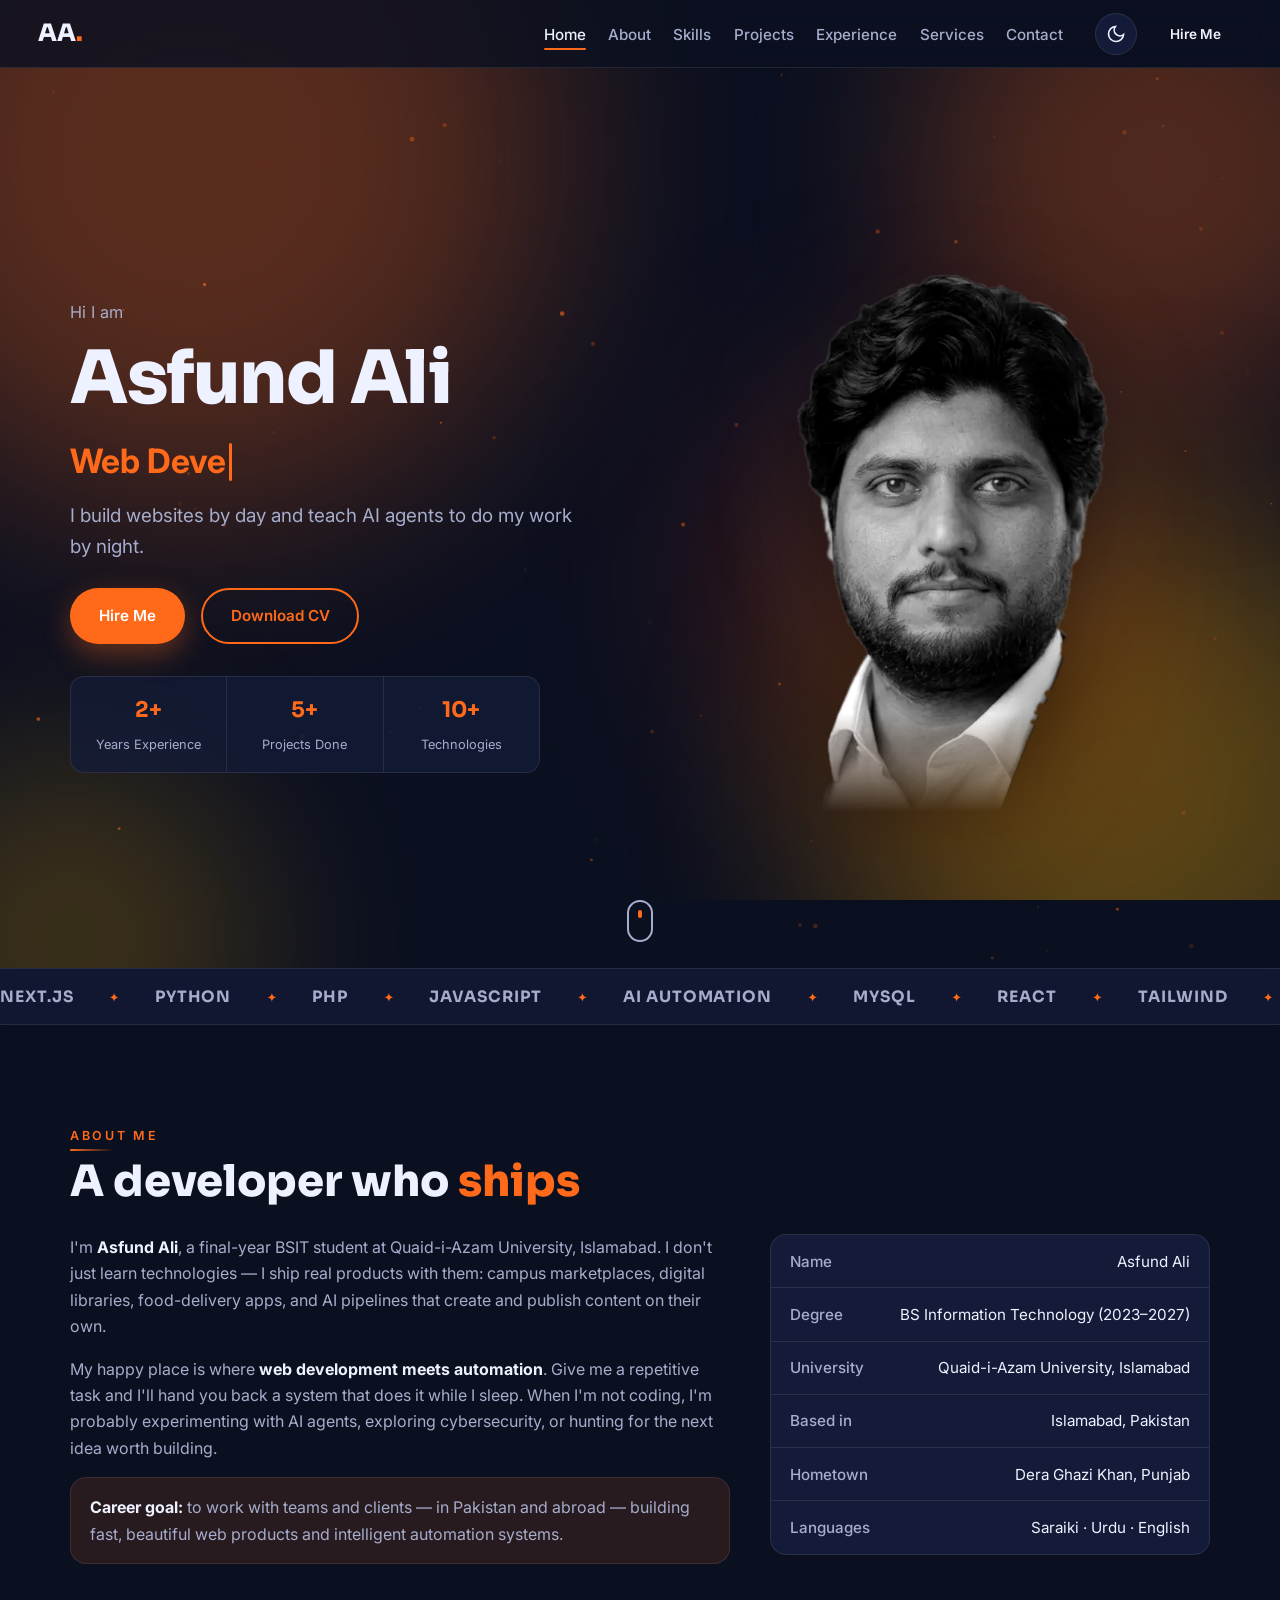
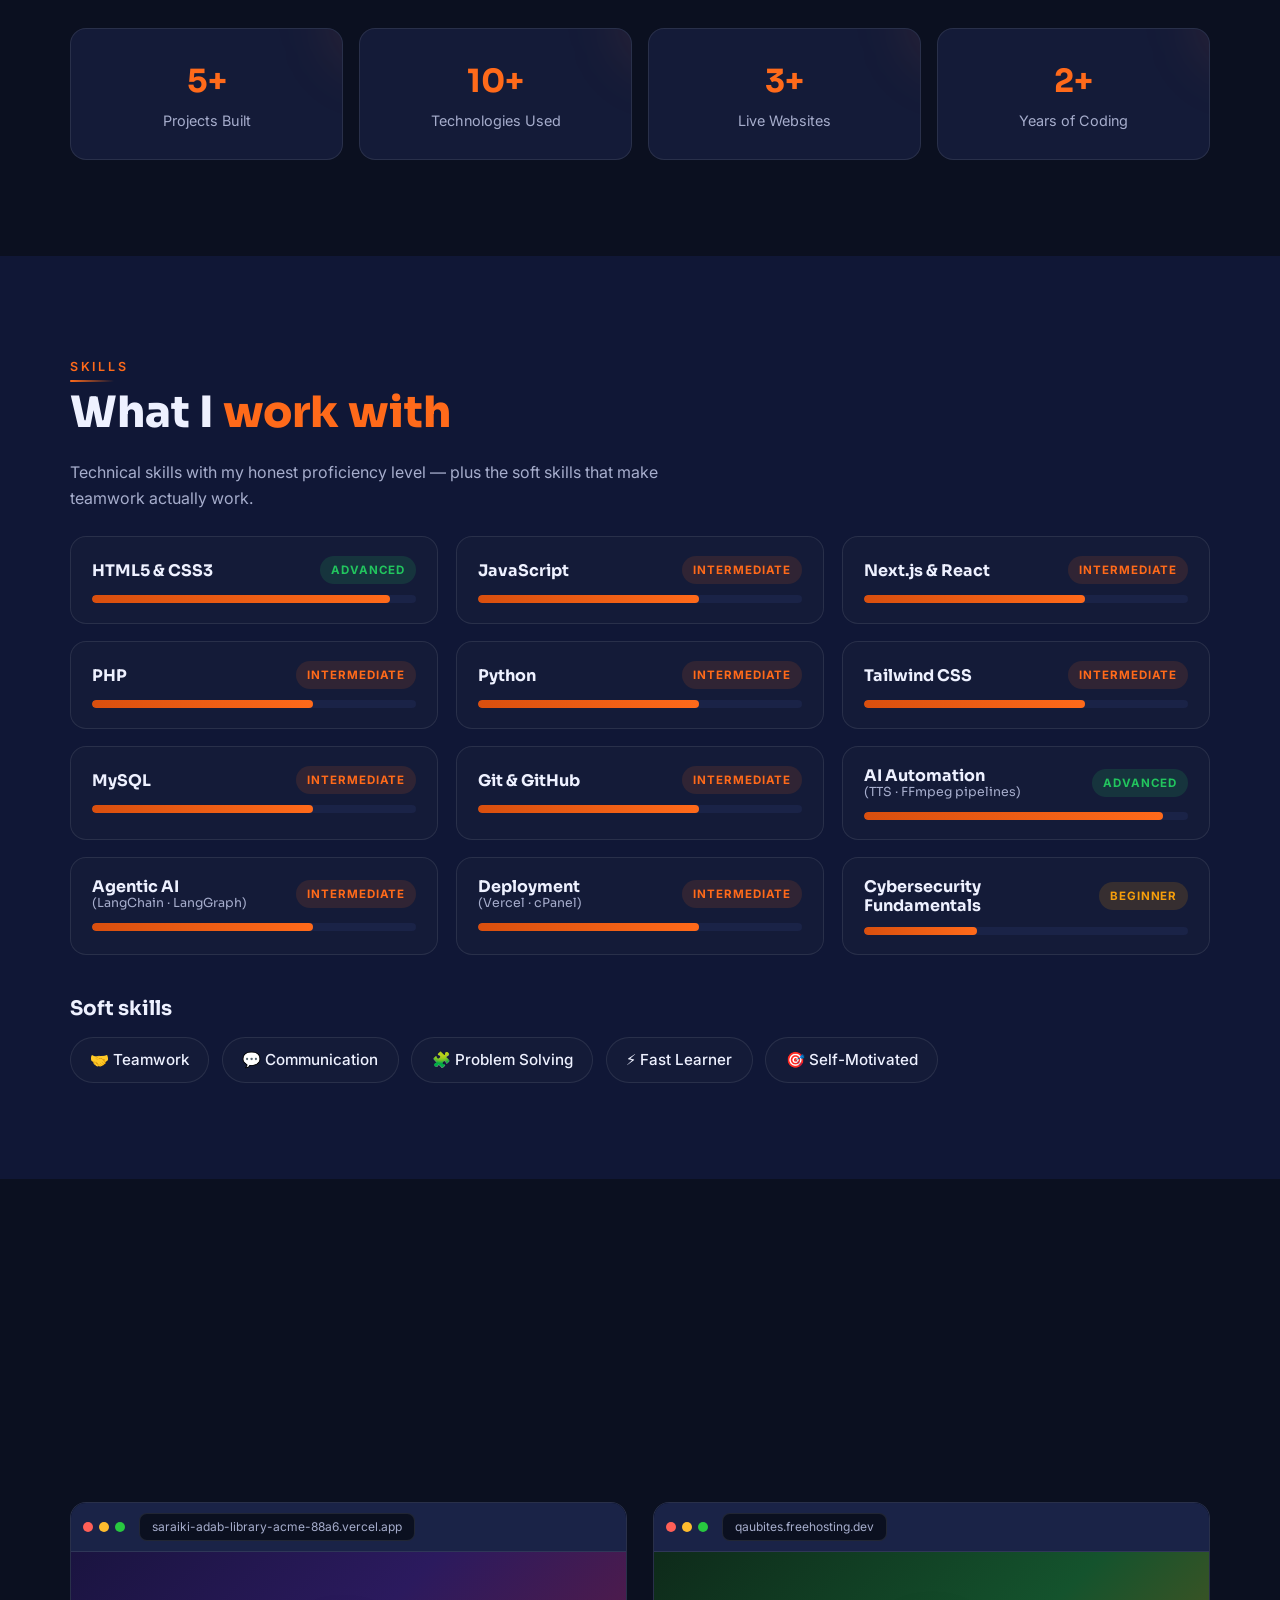
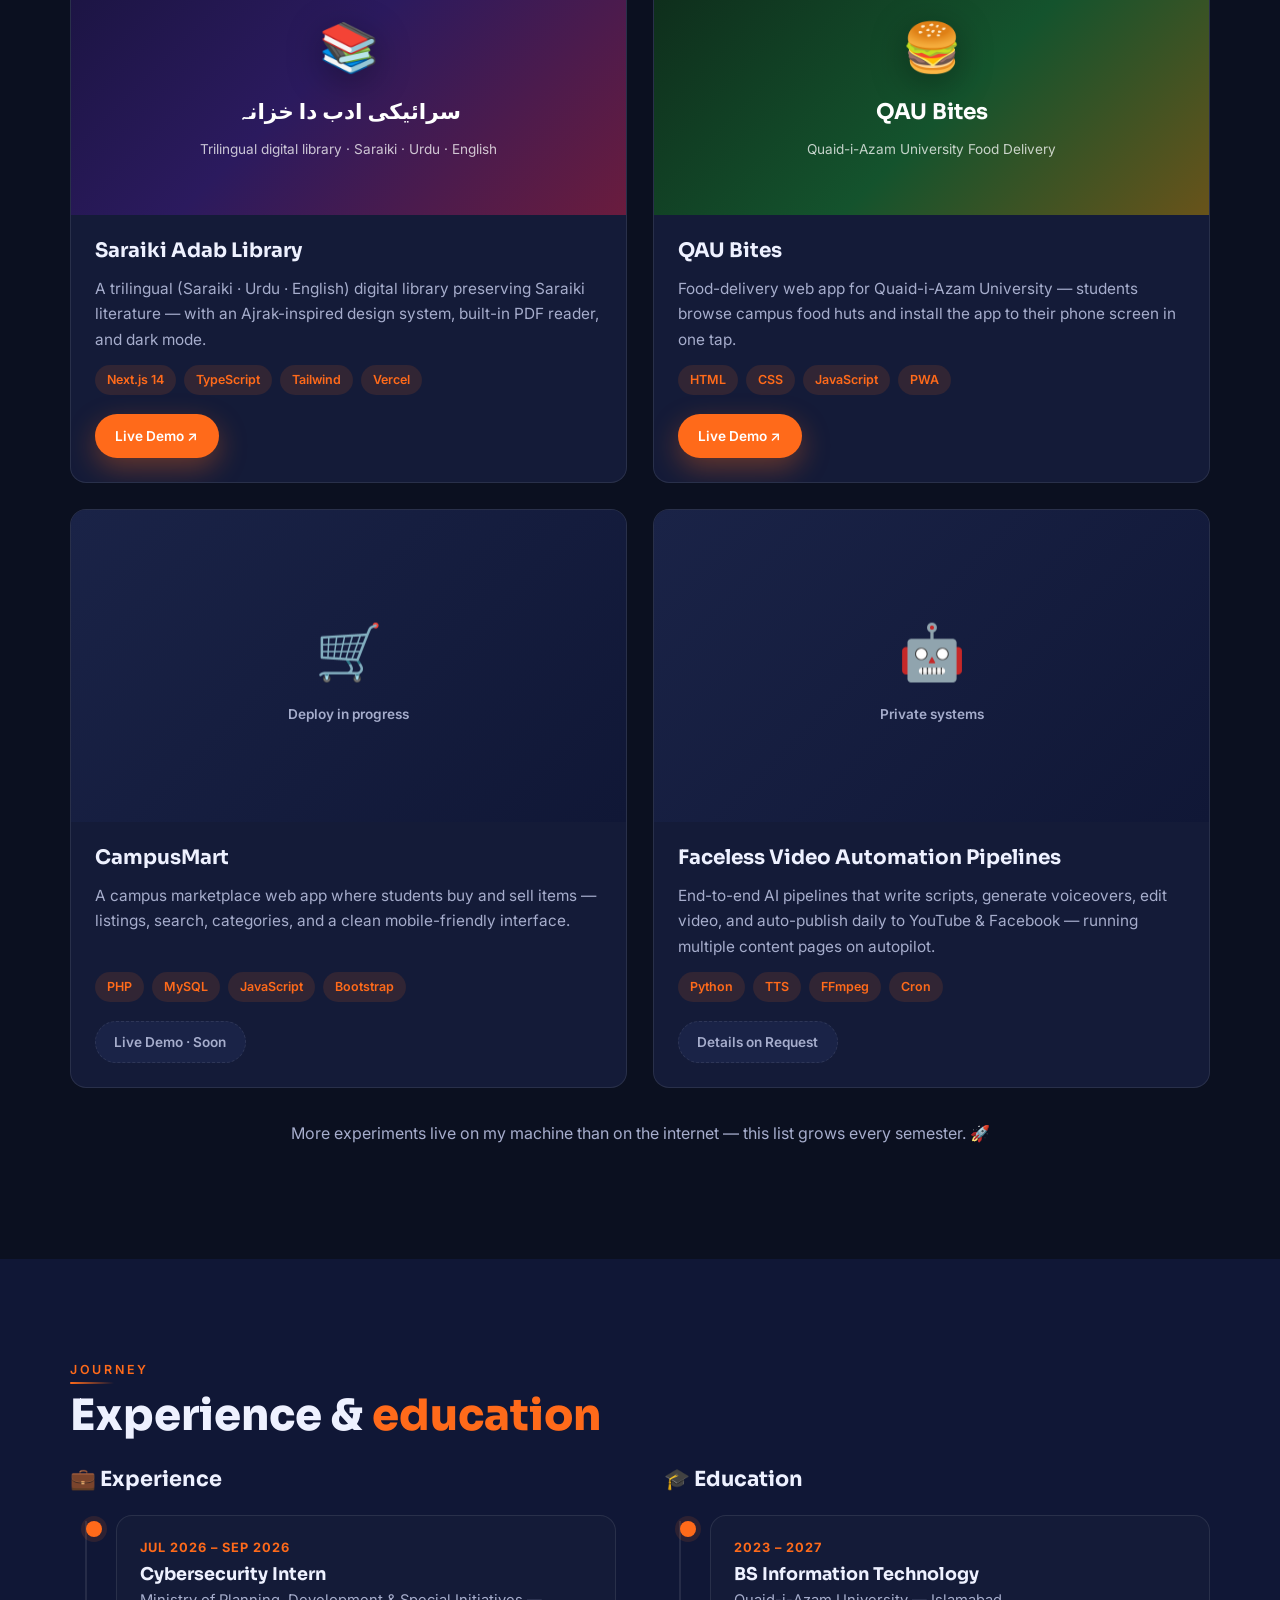
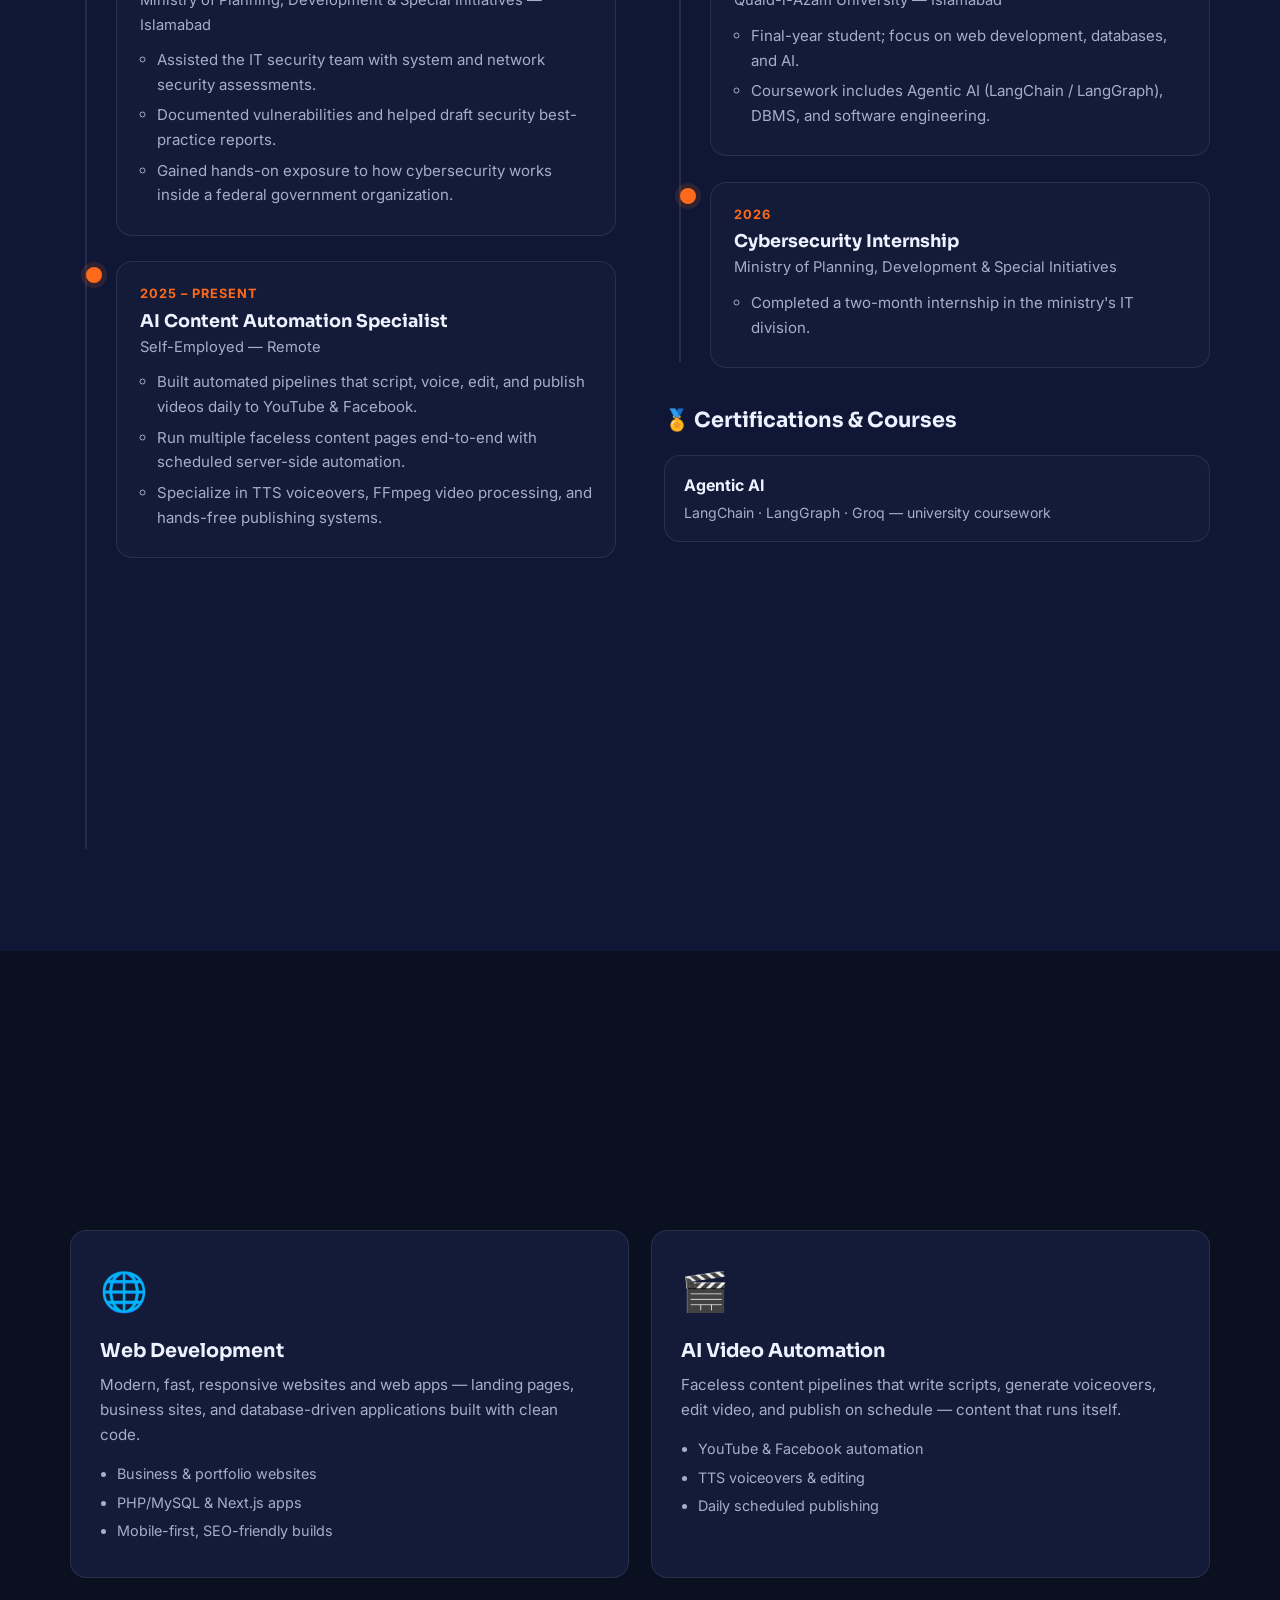
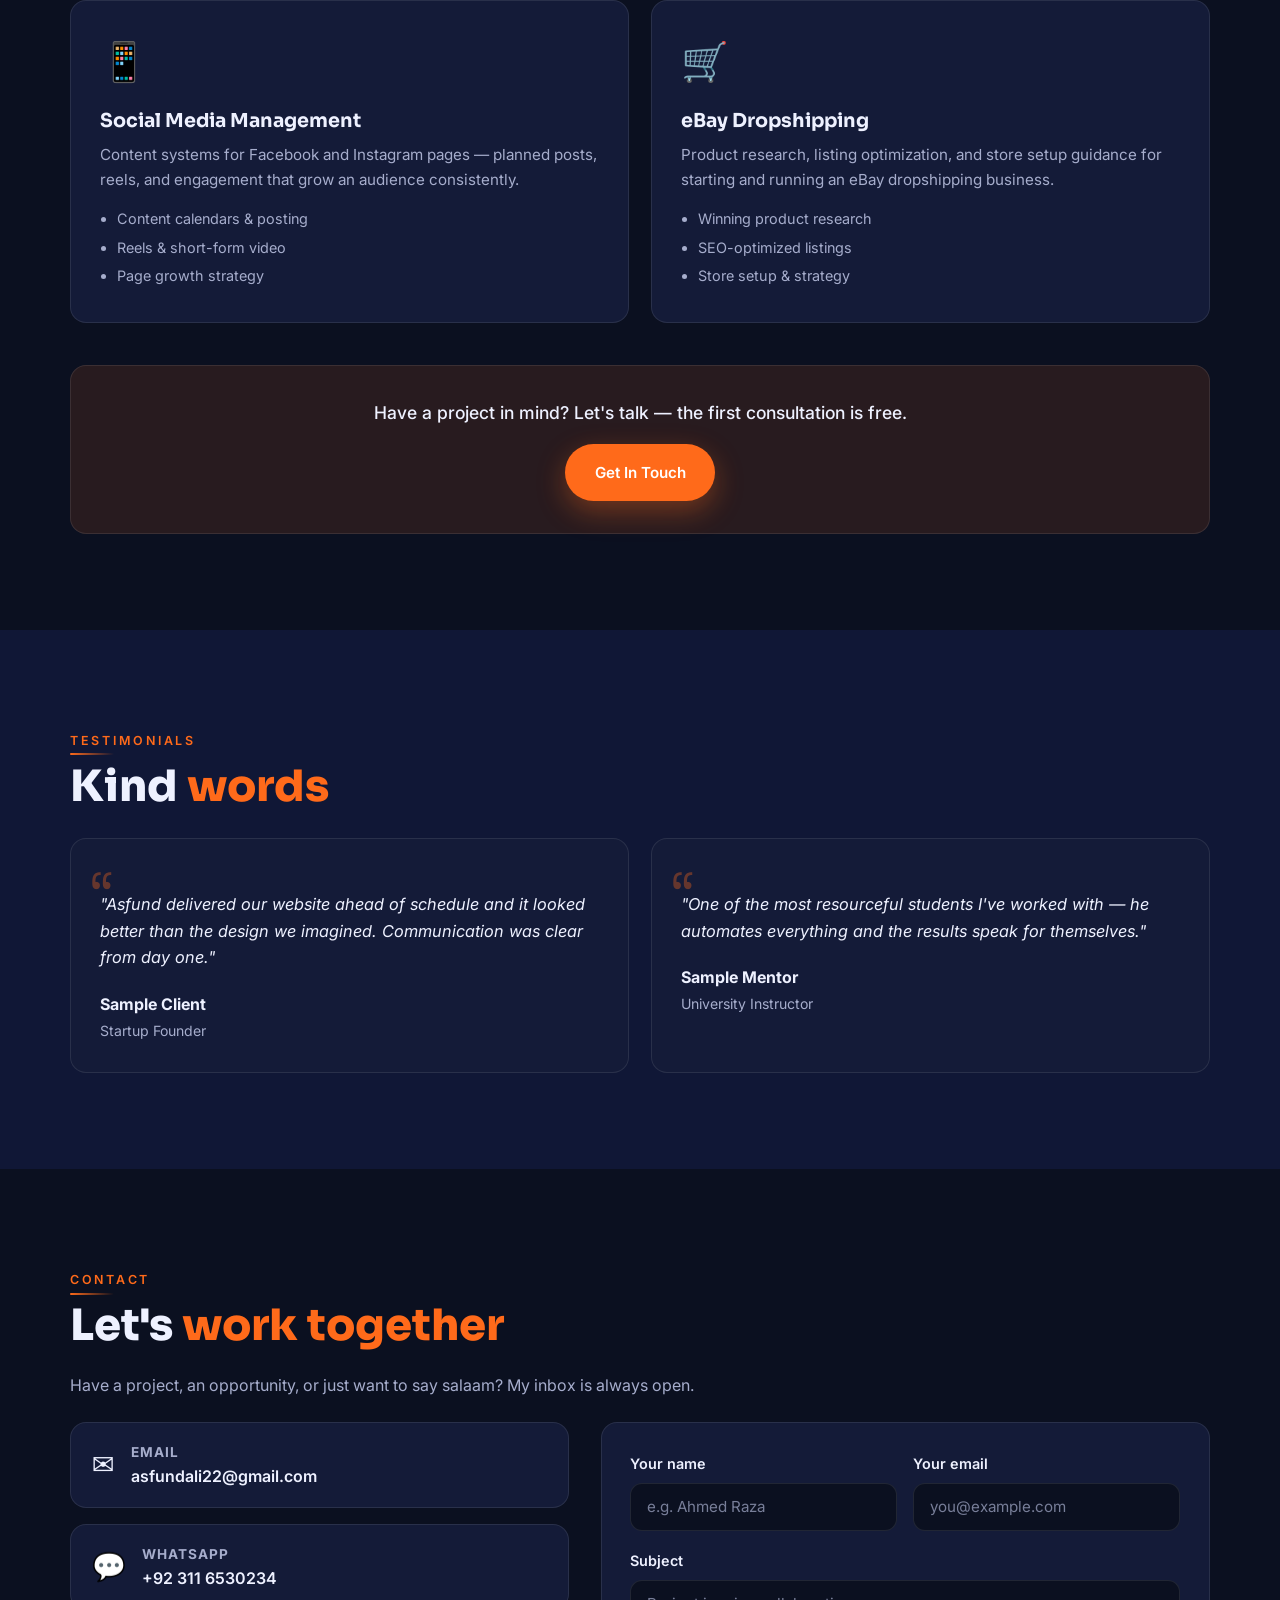
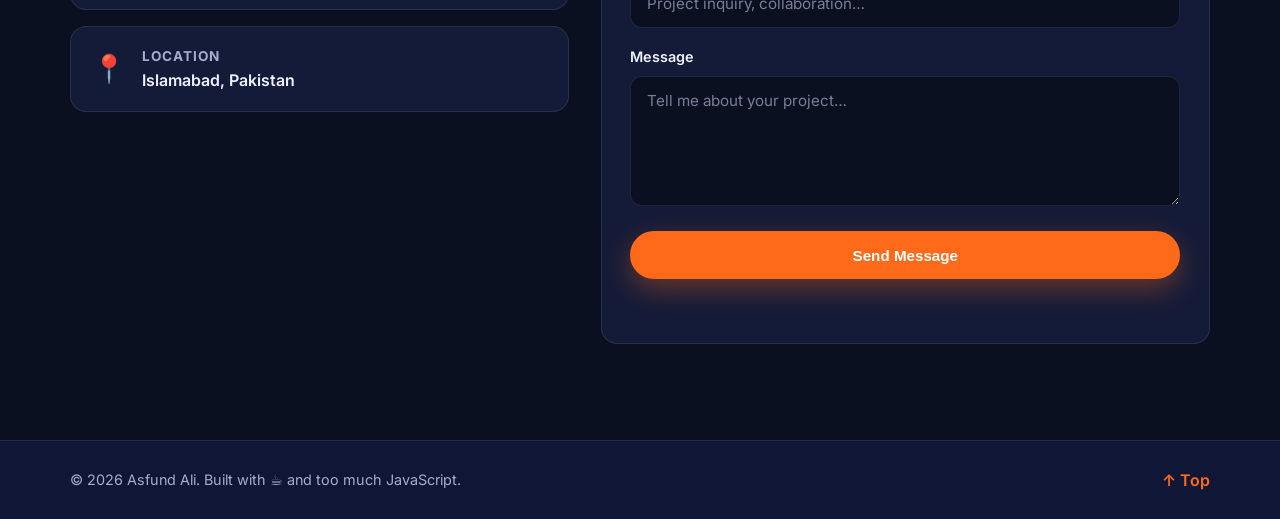
==== index.html @ 5074aff9 "Initial commit" ====
<!DOCTYPE html>
<html lang="en" data-theme="dark">
<head>
  <!-- ============================================================
    AS FUND ALI — PERSONAL PORTFOLIO
    ------------------------------------------------------------
    *** EDIT YOUR CONTENT HERE ***
    All text, links, images and the CV file are inside this file
    and the /assets folder. Search for "EDIT:" comments to find
    every spot you may want to change. Full guide in README.md.
  ============================================================ -->
  <meta charset="UTF-8" />
  <meta name="viewport" content="width=device-width, initial-scale=1.0" />

  <!-- EDIT: Browser tab title — keep your name first for Google ranking -->
  <title>Asfund Ali | Web Developer & AI Automation Portfolio</title>
  <meta name="description" content="Asfund Ali — BSIT final-year student & freelance web developer in Islamabad, Pakistan, building modern websites and AI automation systems." />
  <meta name="author" content="Asfund Ali" />
  <meta name="keywords" content="Asfund Ali, Asfund Ali portfolio, web developer Pakistan, freelance web developer Islamabad, AI automation specialist, BSIT student" />
  <meta name="robots" content="index, follow" />
  <meta name="theme-color" content="#0b1020" />
  <link rel="canonical" href="https://asfund-ali-portfolio.vercel.app/" />

  <!-- Open Graph (link previews on WhatsApp / LinkedIn / Facebook) -->
  <meta property="og:type" content="website" />
  <meta property="og:site_name" content="Asfund Ali — Portfolio" />
  <meta property="og:url" content="https://asfund-ali-portfolio.vercel.app/" />
  <meta property="og:title" content="Asfund Ali | Web Developer & AI Automation Portfolio" />
  <meta property="og:description" content="I build websites by day and teach AI agents to do my work by night." />
  <meta property="og:image" content="https://asfund-ali-portfolio.vercel.app/assets/img/profile.webp" />
  <meta property="og:image:alt" content="Portrait of Asfund Ali" />
  <meta property="og:locale" content="en_US" />

  <!-- Twitter / X card -->
  <meta name="twitter:card" content="summary_large_image" />
  <meta name="twitter:title" content="Asfund Ali | Web Developer & AI Automation Portfolio" />
  <meta name="twitter:description" content="I build websites by day and teach AI agents to do my work by night." />
  <meta name="twitter:image" content="https://asfund-ali-portfolio.vercel.app/assets/img/profile.webp" />

  <!-- Structured data: tells Google exactly who this page is about -->
  <script type="application/ld+json">
  {
    "@context": "https://schema.org",
    "@type": "Person",
    "name": "Asfund Ali",
    "url": "https://asfund-ali-portfolio.vercel.app/",
    "image": "https://asfund-ali-portfolio.vercel.app/assets/img/profile.webp",
    "jobTitle": "Web Developer & AI Automation Specialist",
    "description": "BSIT final-year student and freelance web developer in Islamabad, Pakistan, building modern websites and AI automation systems.",
    "address": { "@type": "PostalAddress", "addressLocality": "Islamabad", "addressCountry": "PK" },
    "alumniOf": { "@type": "CollegeOrUniversity", "name": "Quaid-i-Azam University" },
    "email": "mailto:asfundali22@gmail.com",
    "telephone": "+92 311 6530234",
    "sameAs": [
      "https://linkedin.com/in/asfund-ali"
    ],
    "knowsAbout": ["Web Development", "JavaScript", "PHP", "Python", "AI Automation", "Video Automation", "eBay Dropshipping", "Social Media Management"]
  }
  </script>
  <script type="application/ld+json">
  {
    "@context": "https://schema.org",
    "@type": "WebSite",
    "name": "Asfund Ali — Portfolio",
    "alternateName": "Asfund Ali",
    "url": "https://asfund-ali-portfolio.vercel.app/"
  }
  </script>

  <link rel="icon" type="image/svg+xml" href="favicon.svg" />
  <link rel="preconnect" href="https://fonts.googleapis.com" />
  <link rel="preconnect" href="https://fonts.gstatic.com" crossorigin />
  <link href="https://fonts.googleapis.com/css2?family=Sora:wght@400;600;700;800&family=Inter:wght@400;500;600&display=swap" rel="stylesheet" />
  <link rel="stylesheet" href="css/styles.css" />
</head>
<body>
  <div class="aurora" aria-hidden="true"><span></span><span></span><span></span></div>
  <div class="cursor-glow" id="cursorGlow" aria-hidden="true"></div>
  <a class="skip-link" href="#main">Skip to content</a>

  <!-- ==================== NAVBAR ==================== -->
  <header class="nav" id="navbar">
    <nav class="nav-inner" aria-label="Main navigation">
      <!-- EDIT: your initials / logo text -->
      <a href="#home" class="logo" aria-label="Asfund Ali — home">AA<span class="logo-dot">.</span></a>
      <button class="nav-toggle" id="navToggle" aria-label="Open menu" aria-expanded="false" aria-controls="navLinks">
        <span></span><span></span><span></span>
      </button>
      <ul class="nav-links" id="navLinks">
        <li><a href="#home" class="nav-link active">Home</a></li>
        <li><a href="#about" class="nav-link">About</a></li>
        <li><a href="#skills" class="nav-link">Skills</a></li>
        <li><a href="#projects" class="nav-link">Projects</a></li>
        <li><a href="#experience" class="nav-link">Experience</a></li>
        <li><a href="#services" class="nav-link">Services</a></li>
        <li><a href="#contact" class="nav-link">Contact</a></li>
      </ul>
      <div class="nav-actions">
        <button class="theme-toggle" id="themeToggle" aria-label="Switch to light mode" title="Toggle dark / light mode">
          <svg class="icon-sun" viewBox="0 0 24 24" fill="none" stroke="currentColor" stroke-width="2" aria-hidden="true"><circle cx="12" cy="12" r="4"/><path d="M12 2v2m0 16v2M4.9 4.9l1.4 1.4m11.4 11.4 1.4 1.4M2 12h2m16 0h2M4.9 19.1l1.4-1.4M17.7 6.3l1.4-1.4"/></svg>
          <svg class="icon-moon" viewBox="0 0 24 24" fill="none" stroke="currentColor" stroke-width="2" aria-hidden="true"><path d="M21 12.8A9 9 0 1 1 11.2 3a7 7 0 0 0 9.8 9.8z"/></svg>
        </button>
        <!-- EDIT: CV file name if you replace the PDF -->
        <a href="assets/cv/Asfund-Ali-CV-2026.pdf" class="btn btn-small" download>Hire Me</a>
      </div>
    </nav>
  </header>

  <main id="main">
    <!-- ==================== HERO ==================== -->
    <section class="hero" id="home" aria-label="Introduction">
      <canvas class="stars" id="stars" aria-hidden="true"></canvas>
      <div class="hero-bg" aria-hidden="true"><span class="blob blob-1"></span><span class="blob blob-2"></span></div>
      <div class="container hero-grid">
        <div class="hero-text">
          <p class="hero-eyebrow reveal">Hi I am</p>
          <!-- EDIT: your name -->
          <h1 class="hero-name reveal">Asfund Ali</h1>
          <!-- EDIT: your professional title — words rotate with a typewriter effect (edit list in js/main.js) -->
          <p class="hero-title reveal"><span id="typewriter">Web Developer</span><span class="caret" aria-hidden="true"></span></p>
          <!-- EDIT: your tagline -->
          <p class="hero-tagline reveal">I build websites by day and teach AI agents to do my work by night.</p>
          <div class="hero-cta reveal">
            <a href="#contact" class="btn btn-primary" data-scroll>Hire Me</a>
            <a href="assets/cv/Asfund-Ali-CV-2026.pdf" class="btn btn-outline" download>Download CV</a>
          </div>
          <div class="hero-stats reveal">
            <div><strong>2+</strong><span>Years Experience</span></div>
            <div><strong>5+</strong><span>Projects Done</span></div>
            <div><strong>10+</strong><span>Technologies</span></div>
          </div>
        </div>
        <div class="hero-photo reveal">
          <div class="portrait-stage">
            <!-- EDIT: transparent-cutout portrait, shown in black &amp; white like the reference -->
            <img src="assets/img/profile.webp" alt="Asfund Ali - Web Developer and AI Automation Specialist" width="520" height="720" fetchpriority="high" />
          </div>
        </div>
      </div>
      <a href="#about" class="scroll-hint" aria-label="Scroll down to about section"><span></span></a>
    </section>

    <!-- ==================== TECH TICKER ==================== -->
    <div class="marquee" aria-hidden="true">
      <div class="marquee-track">
        <span>Next.js</span><i>✦</i><span>Python</span><i>✦</i><span>PHP</span><i>✦</i><span>JavaScript</span><i>✦</i><span>AI Automation</span><i>✦</i><span>MySQL</span><i>✦</i><span>React</span><i>✦</i><span>Tailwind</span><i>✦</i><span>FFmpeg</span><i>✦</i><span>LangChain</span><i>✦</i>
        <span>Next.js</span><i>✦</i><span>Python</span><i>✦</i><span>PHP</span><i>✦</i><span>JavaScript</span><i>✦</i><span>AI Automation</span><i>✦</i><span>MySQL</span><i>✦</i><span>React</span><i>✦</i><span>Tailwind</span><i>✦</i><span>FFmpeg</span><i>✦</i><span>LangChain</span><i>✦</i>
      </div>
    </div>

    <!-- ==================== ABOUT ==================== -->
    <section class="section" id="about" aria-labelledby="about-heading">
      <div class="container">
        <p class="eyebrow reveal">About Me</p>
        <h2 id="about-heading" class="section-title reveal">A developer who <span class="accent">ships</span></h2>
        <div class="about-grid">
          <div class="about-text reveal">
            <!-- EDIT: your bio -->
            <p>I'm <strong>Asfund Ali</strong>, a final-year BSIT student at Quaid-i-Azam University, Islamabad. I don't just learn technologies — I ship real products with them: campus marketplaces, digital libraries, food-delivery apps, and AI pipelines that create and publish content on their own.</p>
            <p>My happy place is where <strong>web development meets automation</strong>. Give me a repetitive task and I'll hand you back a system that does it while I sleep. When I'm not coding, I'm probably experimenting with AI agents, exploring cybersecurity, or hunting for the next idea worth building.</p>
            <p class="about-goal"><strong>Career goal:</strong> to work with teams and clients — in Pakistan and abroad — building fast, beautiful web products and intelligent automation systems.</p>
          </div>
          <ul class="about-facts reveal" aria-label="Personal details">
            <!-- EDIT: your details -->
            <li><span>Name</span>Asfund Ali</li>
            <li><span>Degree</span>BS Information Technology (2023–2027)</li>
            <li><span>University</span>Quaid-i-Azam University, Islamabad</li>
            <li><span>Based in</span>Islamabad, Pakistan</li>
            <li><span>Hometown</span>Dera Ghazi Khan, Punjab</li>
            <li><span>Languages</span>Saraiki · Urdu · English</li>
          </ul>
        </div>
        <div class="stats reveal" role="list" aria-label="Highlights">
          <!-- EDIT: your numbers -->
          <div class="stat" role="listitem"><strong data-count="5">0</strong><span>Projects Built</span></div>
          <div class="stat" role="listitem"><strong data-count="10">0</strong><span>Technologies Used</span></div>
          <div class="stat" role="listitem"><strong data-count="3">0</strong><span>Live Websites</span></div>
          <div class="stat" role="listitem"><strong data-count="2">0</strong><span>Years of Coding</span></div>
        </div>
      </div>
    </section>

    <!-- ==================== SKILLS ==================== -->
    <section class="section section-alt" id="skills" aria-labelledby="skills-heading">
      <div class="container">
        <p class="eyebrow reveal">Skills</p>
        <h2 id="skills-heading" class="section-title reveal">What I <span class="accent">work with</span></h2>
        <p class="section-sub reveal">Technical skills with my honest proficiency level — plus the soft skills that make teamwork actually work.</p>

        <!-- EDIT: add / remove / rename skills, change data-level (beginner|intermediate|advanced) -->
        <div class="skills-grid">
          <div class="skill-card reveal"><div class="skill-top"><h3>HTML5 &amp; CSS3</h3><span class="level advanced">Advanced</span></div><div class="bar" role="img" aria-label="HTML5 and CSS3: advanced"><span data-level="advanced"></span></div></div>
          <div class="skill-card reveal"><div class="skill-top"><h3>JavaScript</h3><span class="level intermediate">Intermediate</span></div><div class="bar" role="img" aria-label="JavaScript: intermediate"><span data-level="intermediate"></span></div></div>
          <div class="skill-card reveal"><div class="skill-top"><h3>Next.js &amp; React</h3><span class="level intermediate">Intermediate</span></div><div class="bar" role="img" aria-label="Next.js and React: intermediate"><span data-level="intermediate"></span></div></div>
          <div class="skill-card reveal"><div class="skill-top"><h3>PHP</h3><span class="level intermediate">Intermediate</span></div><div class="bar" role="img" aria-label="PHP: intermediate"><span data-level="intermediate"></span></div></div>
          <div class="skill-card reveal"><div class="skill-top"><h3>Python</h3><span class="level intermediate">Intermediate</span></div><div class="bar" role="img" aria-label="Python: intermediate"><span data-level="intermediate"></span></div></div>
          <div class="skill-card reveal"><div class="skill-top"><h3>Tailwind CSS</h3><span class="level intermediate">Intermediate</span></div><div class="bar" role="img" aria-label="Tailwind CSS: intermediate"><span data-level="intermediate"></span></div></div>
          <div class="skill-card reveal"><div class="skill-top"><h3>MySQL</h3><span class="level intermediate">Intermediate</span></div><div class="bar" role="img" aria-label="MySQL: intermediate"><span data-level="intermediate"></span></div></div>
          <div class="skill-card reveal"><div class="skill-top"><h3>Git &amp; GitHub</h3><span class="level intermediate">Intermediate</span></div><div class="bar" role="img" aria-label="Git and GitHub: intermediate"><span data-level="intermediate"></span></div></div>
          <div class="skill-card reveal"><div class="skill-top"><h3>AI Automation <small>(TTS · FFmpeg pipelines)</small></h3><span class="level advanced">Advanced</span></div><div class="bar" role="img" aria-label="AI automation: advanced"><span data-level="advanced"></span></div></div>
          <div class="skill-card reveal"><div class="skill-top"><h3>Agentic AI <small>(LangChain · LangGraph)</small></h3><span class="level intermediate">Intermediate</span></div><div class="bar" role="img" aria-label="Agentic AI: intermediate"><span data-level="intermediate"></span></div></div>
          <div class="skill-card reveal"><div class="skill-top"><h3>Deployment <small>(Vercel · cPanel)</small></h3><span class="level intermediate">Intermediate</span></div><div class="bar" role="img" aria-label="Deployment: intermediate"><span data-level="intermediate"></span></div></div>
          <div class="skill-card reveal"><div class="skill-top"><h3>Cybersecurity Fundamentals</h3><span class="level beginner">Beginner</span></div><div class="bar" role="img" aria-label="Cybersecurity fundamentals: beginner"><span data-level="beginner"></span></div></div>
        </div>

        <h3 class="soft-title reveal">Soft skills</h3>
        <ul class="soft-skills reveal" aria-label="Soft skills">
          <!-- EDIT: your soft skills -->
          <li>🤝 Teamwork</li>
          <li>💬 Communication</li>
          <li>🧩 Problem Solving</li>
          <li>⚡ Fast Learner</li>
          <li>🎯 Self-Motivated</li>
        </ul>
      </div>
    </section>

    <!-- ==================== PROJECTS ==================== -->
    <section class="section" id="projects" aria-labelledby="projects-heading">
      <div class="container">
        <p class="eyebrow reveal">Portfolio</p>
        <h2 id="projects-heading" class="section-title reveal">Featured <span class="accent">projects</span></h2>
        <p class="section-sub reveal">Real products I've designed, built, and deployed — not tutorial clones.</p>

        <div class="filter-bar reveal" role="group" aria-label="Filter projects by category">
          <button class="filter-btn active" data-filter="all" aria-pressed="true">All</button>
          <button class="filter-btn" data-filter="web" aria-pressed="false">Web Apps</button>
          <button class="filter-btn" data-filter="ai" aria-pressed="false">AI &amp; Automation</button>
        </div>

        <div class="projects-grid" id="projectsGrid">
          <!-- EDIT: each <article> is one project. Copy the block to add more.
               data-category: "web" or "ai". Change image src, title, text, tags and links. -->

          <article class="project-card reveal" data-category="web">
            <div class="project-media">
              <!-- Stylized live-site preview (browser mockup). To use a real screenshot
                   instead: add <img src="assets/screenshots/YOUR-SHOT.png" ...> here. -->
              <div class="browser-mock" role="img" aria-label="Preview of the Saraiki Adab Library website">
                <div class="bm-bar"><i></i><i></i><i></i><span>saraiki-adab-library-acme-88a6.vercel.app</span></div>
                <div class="bm-body bm-saraiki">
                  <span class="bm-emoji">📚</span>
                  <strong>سرائیکی ادب دا خزانہ</strong>
                  <em>Trilingual digital library · Saraiki · Urdu · English</em>
                </div>
              </div>
            </div>
            <div class="project-body">
              <h3>Saraiki Adab Library</h3>
              <p>A trilingual (Saraiki · Urdu · English) digital library preserving Saraiki literature — with an Ajrak-inspired design system, built-in PDF reader, and dark mode.</p>
              <ul class="tags" aria-label="Technologies used"><li>Next.js 14</li><li>TypeScript</li><li>Tailwind</li><li>Vercel</li></ul>
              <div class="project-links">
                <a href="https://saraiki-adab-library-acme-88a6.vercel.app/" target="_blank" rel="noopener" class="btn btn-small btn-primary">Live Demo ↗</a>
              </div>
            </div>
          </article>

          <article class="project-card reveal" data-category="web">
            <div class="project-media">
              <div class="browser-mock" role="img" aria-label="Preview of the QAU Bites website">
                <div class="bm-bar"><i></i><i></i><i></i><span>qaubites.freehosting.dev</span></div>
                <div class="bm-body bm-qaubites">
                  <span class="bm-emoji">🍔</span>
                  <strong>QAU Bites</strong>
                  <em>Quaid-i-Azam University Food Delivery</em>
                </div>
              </div>
            </div>
            <div class="project-body">
              <h3>QAU Bites</h3>
              <p>Food-delivery web app for Quaid-i-Azam University — students browse campus food huts and install the app to their phone screen in one tap.</p>
              <ul class="tags" aria-label="Technologies used"><li>HTML</li><li>CSS</li><li>JavaScript</li><li>PWA</li></ul>
              <div class="project-links">
                <a href="https://qaubites.freehosting.dev/" target="_blank" rel="noopener" class="btn btn-small btn-primary">Live Demo ↗</a>
              </div>
            </div>
          </article>

          <article class="project-card reveal" data-category="web">
            <div class="project-media project-media-pending">
              <div class="project-media-fallback always" aria-hidden="true"><span>🛒</span><em>Deploy in progress</em></div>
            </div>
            <div class="project-body">
              <h3>CampusMart</h3>
              <p>A campus marketplace web app where students buy and sell items — listings, search, categories, and a clean mobile-friendly interface.</p>
              <ul class="tags" aria-label="Technologies used"><li>PHP</li><li>MySQL</li><li>JavaScript</li><li>Bootstrap</li></ul>
              <div class="project-links">
                <!-- EDIT: add the live URL here once deployment finishes -->
                <span class="btn btn-small btn-disabled" aria-disabled="true" title="Deployment in progress — link coming soon">Live Demo · Soon</span>
              </div>
            </div>
          </article>

          <article class="project-card reveal" data-category="ai">
            <div class="project-media project-media-pending">
              <div class="project-media-fallback always" aria-hidden="true"><span>🤖</span><em>Private systems</em></div>
            </div>
            <div class="project-body">
              <h3>Faceless Video Automation Pipelines</h3>
              <p>End-to-end AI pipelines that write scripts, generate voiceovers, edit video, and auto-publish daily to YouTube &amp; Facebook — running multiple content pages on autopilot.</p>
              <ul class="tags" aria-label="Technologies used"><li>Python</li><li>TTS</li><li>FFmpeg</li><li>Cron</li></ul>
              <div class="project-links">
                <span class="btn btn-small btn-disabled" aria-disabled="true" title="Proprietary systems — details on request">Details on Request</span>
              </div>
            </div>
          </article>
        </div>
        <p class="projects-note reveal">More experiments live on my machine than on the internet — this list grows every semester. 🚀</p>
      </div>
    </section>

    <!-- ==================== EXPERIENCE & EDUCATION ==================== -->
    <section class="section section-alt" id="experience" aria-labelledby="exp-heading">
      <div class="container">
        <p class="eyebrow reveal">Journey</p>
        <h2 id="exp-heading" class="section-title reveal">Experience &amp; <span class="accent">education</span></h2>

        <div class="timeline-wrap">
          <div class="timeline-col">
            <h3 class="timeline-label reveal">💼 Experience</h3>
            <ol class="timeline">
              <span class="tl-progress" aria-hidden="true"></span>
              <!-- EDIT: your jobs / internships, newest first -->
              <li class="timeline-item reveal">
                <span class="timeline-dot" aria-hidden="true"></span>
                <div class="timeline-card">
                  <p class="timeline-date">Jul 2026 – Sep 2026</p>
                  <h4>Cybersecurity Intern</h4>
                  <p class="timeline-org">Ministry of Planning, Development &amp; Special Initiatives — Islamabad</p>
                  <ul>
                    <li>Assisted the IT security team with system and network security assessments.</li>
                    <li>Documented vulnerabilities and helped draft security best-practice reports.</li>
                    <li>Gained hands-on exposure to how cybersecurity works inside a federal government organization.</li>
                  </ul>
                </div>
              </li>
              <li class="timeline-item reveal">
                <span class="timeline-dot" aria-hidden="true"></span>
                <div class="timeline-card">
                  <p class="timeline-date">2025 – Present</p>
                  <h4>AI Content Automation Specialist</h4>
                  <p class="timeline-org">Self-Employed — Remote</p>
                  <ul>
                    <li>Built automated pipelines that script, voice, edit, and publish videos daily to YouTube &amp; Facebook.</li>
                    <li>Run multiple faceless content pages end-to-end with scheduled server-side automation.</li>
                    <li>Specialize in TTS voiceovers, FFmpeg video processing, and hands-free publishing systems.</li>
                  </ul>
                </div>
              </li>
              <li class="timeline-item reveal">
                <span class="timeline-dot" aria-hidden="true"></span>
                <div class="timeline-card">
                  <p class="timeline-date">2024 – Present</p>
                  <h4>Freelance Web Developer</h4>
                  <p class="timeline-org">Self-Employed — Remote</p>
                  <ul>
                    <li>Design and develop responsive websites — from landing pages to full database-driven apps.</li>
                    <li>Deliver end-to-end: UI design, development, deployment, and handover.</li>
                    <li>Work across PHP/MySQL and modern stacks like Next.js.</li>
                  </ul>
                </div>
              </li>
            </ol>
          </div>

          <div class="timeline-col">
            <h3 class="timeline-label reveal">🎓 Education</h3>
            <ol class="timeline">
              <span class="tl-progress" aria-hidden="true"></span>
              <!-- EDIT: your education -->
              <li class="timeline-item reveal">
                <span class="timeline-dot" aria-hidden="true"></span>
                <div class="timeline-card">
                  <p class="timeline-date">2023 – 2027</p>
                  <h4>BS Information Technology</h4>
                  <p class="timeline-org">Quaid-i-Azam University — Islamabad</p>
                  <ul>
                    <li>Final-year student; focus on web development, databases, and AI.</li>
                    <li>Coursework includes Agentic AI (LangChain / LangGraph), DBMS, and software engineering.</li>
                  </ul>
                </div>
              </li>
              <li class="timeline-item reveal">
                <span class="timeline-dot" aria-hidden="true"></span>
                <div class="timeline-card">
                  <p class="timeline-date">2026</p>
                  <h4>Cybersecurity Internship</h4>
                  <p class="timeline-org">Ministry of Planning, Development &amp; Special Initiatives</p>
                  <ul>
                    <li>Completed a two-month internship in the ministry's IT division.</li>
                  </ul>
                </div>
              </li>
            </ol>

            <h3 class="timeline-label reveal" style="margin-top:2.5rem">🏅 Certifications &amp; Courses</h3>
            <ul class="cert-list reveal">
              <!-- EDIT: add your certificates here -->
              <li><strong>Agentic AI</strong><span>LangChain · LangGraph · Groq — university coursework</span></li>
            </ul>
          </div>
        </div>
      </div>
    </section>

    <!-- ==================== SERVICES ==================== -->
    <section class="section" id="services" aria-labelledby="services-heading">
      <div class="container">
        <p class="eyebrow reveal">Services</p>
        <h2 id="services-heading" class="section-title reveal">What I can <span class="accent">do for you</span></h2>
        <p class="section-sub reveal">Freelance services for clients and businesses — get in touch for a free consultation and a custom quote.</p>

        <div class="services-grid">
          <!-- EDIT: your services — change icon, title, text -->
          <div class="service-card reveal">
            <div class="service-icon" aria-hidden="true">🌐</div>
            <h3>Web Development</h3>
            <p>Modern, fast, responsive websites and web apps — landing pages, business sites, and database-driven applications built with clean code.</p>
            <ul><li>Business &amp; portfolio websites</li><li>PHP/MySQL &amp; Next.js apps</li><li>Mobile-first, SEO-friendly builds</li></ul>
          </div>
          <div class="service-card reveal">
            <div class="service-icon" aria-hidden="true">🎬</div>
            <h3>AI Video Automation</h3>
            <p>Faceless content pipelines that write scripts, generate voiceovers, edit video, and publish on schedule — content that runs itself.</p>
            <ul><li>YouTube &amp; Facebook automation</li><li>TTS voiceovers &amp; editing</li><li>Daily scheduled publishing</li></ul>
          </div>
          <div class="service-card reveal">
            <div class="service-icon" aria-hidden="true">📱</div>
            <h3>Social Media Management</h3>
            <p>Content systems for Facebook and Instagram pages — planned posts, reels, and engagement that grow an audience consistently.</p>
            <ul><li>Content calendars &amp; posting</li><li>Reels &amp; short-form video</li><li>Page growth strategy</li></ul>
          </div>
          <div class="service-card reveal">
            <div class="service-icon" aria-hidden="true">🛒</div>
            <h3>eBay Dropshipping</h3>
            <p>Product research, listing optimization, and store setup guidance for starting and running an eBay dropshipping business.</p>
            <ul><li>Winning product research</li><li>SEO-optimized listings</li><li>Store setup &amp; strategy</li></ul>
          </div>
        </div>
        <div class="services-cta reveal">
          <p>Have a project in mind? Let's talk — the first consultation is free.</p>
          <a href="#contact" class="btn btn-primary">Get In Touch</a>
        </div>
      </div>
    </section>

    <!-- ==================== TESTIMONIALS ==================== -->
    <section class="section section-alt" id="testimonials" aria-labelledby="testi-heading">
      <div class="container">
        <p class="eyebrow reveal">Testimonials</p>
        <h2 id="testi-heading" class="section-title reveal">Kind <span class="accent">words</span></h2>
        <!-- EDIT: replace these SAMPLE testimonials with real client / teacher feedback -->
        <div class="testi-grid">
          <figure class="testi-card reveal">
            <blockquote>"Asfund delivered our website ahead of schedule and it looked better than the design we imagined. Communication was clear from day one."</blockquote>
            <figcaption><strong>Sample Client</strong><span>Startup Founder</span></figcaption>
          </figure>
          <figure class="testi-card reveal">
            <blockquote>"One of the most resourceful students I've worked with — he automates everything and the results speak for themselves."</blockquote>
            <figcaption><strong>Sample Mentor</strong><span>University Instructor</span></figcaption>
          </figure>
        </div>
        <!-- Testimonials below are samples — replace with real client/teacher feedback when available. -->
      </div>
    </section>

    <!-- ==================== CONTACT ==================== -->
    <section class="section" id="contact" aria-labelledby="contact-heading">
      <div class="container">
        <p class="eyebrow reveal">Contact</p>
        <h2 id="contact-heading" class="section-title reveal">Let's <span class="accent">work together</span></h2>
        <p class="section-sub reveal">Have a project, an opportunity, or just want to say salaam? My inbox is always open.</p>

        <div class="contact-grid">
          <div class="contact-info reveal">
            <!-- EDIT: your contact details -->
            <a class="contact-card" href="mailto:asfundali22@gmail.com">
              <span class="contact-icon" aria-hidden="true">✉️</span>
              <span><strong>Email</strong><em>asfundali22@gmail.com</em></span>
            </a>
            <a class="contact-card" href="https://wa.me/923116530234" target="_blank" rel="noopener">
              <span class="contact-icon" aria-hidden="true">💬</span>
              <span><strong>WhatsApp</strong><em>+92 311 6530234</em></span>
            </a>
            <div class="contact-card">
              <span class="contact-icon" aria-hidden="true">📍</span>
              <span><strong>Location</strong><em>Islamabad, Pakistan</em></span>
            </div>
            <!-- EDIT: add your social links (uncomment & fill in) -->
            <!--
            <div class="social-row" aria-label="Social links">
              <a href="https://www.linkedin.com/in/YOUR-LINKEDIN" target="_blank" rel="noopener" aria-label="LinkedIn">in</a>
              <a href="https://github.com/YOUR-GITHUB" target="_blank" rel="noopener" aria-label="GitHub">gh</a>
              <a href="https://instagram.com/YOUR-INSTAGRAM" target="_blank" rel="noopener" aria-label="Instagram">ig</a>
              <a href="https://x.com/YOUR-X" target="_blank" rel="noopener" aria-label="X (Twitter)">x</a>
            </div>
            -->
          </div>

          <form class="contact-form reveal" id="contactForm" novalidate aria-label="Contact form">
            <div class="form-row">
              <div class="form-field">
                <label for="fName">Your name</label>
                <input type="text" id="fName" name="name" placeholder="e.g. Ahmed Raza" required autocomplete="name" />
              </div>
              <div class="form-field">
                <label for="fEmail">Your email</label>
                <input type="email" id="fEmail" name="email" placeholder="you@example.com" required autocomplete="email" />
              </div>
            </div>
            <div class="form-field">
              <label for="fSubject">Subject</label>
              <input type="text" id="fSubject" name="subject" placeholder="Project inquiry, collaboration…" />
            </div>
            <div class="form-field">
              <label for="fMessage">Message</label>
              <textarea id="fMessage" name="message" rows="5" placeholder="Tell me about your project…" required></textarea>
            </div>
            <button type="submit" class="btn btn-primary btn-full" id="sendBtn">Send Message</button>
            <p class="form-status" id="formStatus" role="status" aria-live="polite"></p>
          </form>
        </div>
      </div>
    </section>
  </main>

  <!-- ==================== FOOTER ==================== -->
  <footer class="footer">
    <div class="container footer-inner">
      <p>© <span id="year">2026</span> Asfund Ali. Built with ☕ and too much JavaScript.</p>
      <a href="#home" class="footer-top" aria-label="Back to top">↑ Top</a>
    </div>
  </footer>

  <button class="to-top" id="toTop" aria-label="Back to top">↑</button>

  <script src="js/main.js" defer></script>
</body>
</html>
---- css/styles.css ----
/* ============================================================
   AS FUND ALI — PORTFOLIO STYLES
   Themes: dark (default) + light via [data-theme="light"]
   EDIT: change --accent to re-theme the whole site in one line.
   ============================================================ */

/* ---------- Tokens ---------- */
:root {
  --accent: #ff6a1a;            /* warm orange — EDIT to re-theme */
  --accent-soft: rgba(255, 106, 26, 0.12);
  --accent-strong: #d94f0e;
  --bg: #0b1020;
  --bg-soft: #101736;
  --surface: #141b38;
  --surface-2: #1a2347;
  --text: #eef1ff;
  --muted: #a6adcc;
  --border: rgba(255, 255, 255, 0.09);
  --shadow: 0 18px 50px rgba(2, 6, 23, 0.55);
  --radius: 16px;
  --font-head: "Sora", system-ui, sans-serif;
  --font-body: "Inter", system-ui, sans-serif;
  --nav-h: 68px;
}
[data-theme="light"] {
  --bg: #f6f8ff;
  --bg-soft: #eef1fb;
  --surface: #ffffff;
  --surface-2: #eef1fb;
  --text: #141a33;
  --muted: #5b6486;
  --border: rgba(20, 26, 51, 0.1);
  --shadow: 0 18px 45px rgba(43, 75, 210, 0.12);
}

/* ---------- Base ---------- */
*, *::before, *::after { box-sizing: border-box; }
html { scroll-behavior: smooth; scroll-padding-top: calc(var(--nav-h) + 16px); }
body {
  margin: 0;
  font-family: var(--font-body);
  background: var(--bg);
  color: var(--text);
  line-height: 1.65;
  transition: background 0.35s ease, color 0.35s ease;
  overflow-x: hidden;
}
img { max-width: 100%; display: block; }
a { color: inherit; }
h1, h2, h3, h4 { font-family: var(--font-head); line-height: 1.2; margin: 0 0 0.6em; }
p { margin: 0 0 1em; }
.container { width: min(1140px, 92%); margin-inline: auto; }
.section { padding: 96px 0; }
.section-alt { background: var(--bg-soft); }
.accent { color: var(--accent); }

.eyebrow {
  text-transform: uppercase; letter-spacing: 0.22em; font-size: 0.78rem;
  font-weight: 600; color: var(--accent); margin-bottom: 0.6rem;
}
.section-title { font-size: clamp(1.8rem, 4vw, 2.7rem); font-weight: 800; }
.section-sub { color: var(--muted); max-width: 640px; margin-top: -0.4rem; }

.skip-link {
  position: absolute; left: -999px; top: 0; background: var(--accent);
  color: #fff; padding: 10px 16px; border-radius: 0 0 10px 0; z-index: 200;
}
.skip-link:focus { left: 0; }

/* ---------- Buttons ---------- */
.btn {
  display: inline-flex; align-items: center; justify-content: center;
  gap: 0.5rem; padding: 0.85rem 1.7rem; border-radius: 999px;
  font-weight: 600; font-size: 0.95rem; text-decoration: none; cursor: pointer;
  border: 2px solid transparent; transition: transform 0.2s ease, box-shadow 0.2s ease, background 0.2s ease;
}
.btn:hover { transform: translateY(-2px); }
.btn-primary { background: var(--accent); color: #fff; box-shadow: 0 10px 28px rgba(255, 106, 26, 0.35); }
.btn-primary:hover { background: var(--accent-strong); }
.btn-outline { border-color: var(--accent); color: var(--accent); background: transparent; }
.btn-outline:hover { background: var(--accent-soft); }
.btn-small { padding: 0.55rem 1.15rem; font-size: 0.85rem; }
.btn-full { width: 100%; }
.btn-disabled { background: var(--surface-2); color: var(--muted); cursor: not-allowed; border: 1px dashed var(--border); }
.btn-disabled:hover { transform: none; }
button:focus-visible, a:focus-visible, input:focus-visible, textarea:focus-visible {
  outline: 3px solid var(--accent); outline-offset: 3px;
}

/* ---------- Navbar ---------- */
.nav {
  position: fixed; inset: 0 0 auto 0; height: var(--nav-h); z-index: 100;
  background: color-mix(in srgb, var(--bg) 82%, transparent);
  backdrop-filter: blur(14px); -webkit-backdrop-filter: blur(14px);
  border-bottom: 1px solid var(--border);
}
.nav-inner {
  height: var(--nav-h); display: flex; align-items: center; gap: 1rem;
  width: min(1240px, 94%); margin-inline: auto;
}
.logo { font-family: var(--font-head); font-weight: 800; font-size: 1.5rem; text-decoration: none; }
.logo-dot { color: var(--accent); }
.nav-links { display: flex; gap: 1.4rem; list-style: none; margin: 0 0 0 auto; padding: 0; }
.nav-link { text-decoration: none; color: var(--muted); font-weight: 500; font-size: 0.95rem; position: relative; padding: 4px 0; transition: color 0.2s; }
.nav-link:hover { color: var(--text); }
.nav-link::after { content: ""; position: absolute; left: 0; bottom: -2px; height: 2px; width: 0; background: var(--accent); border-radius: 2px; transition: width 0.25s ease; }
.nav-link:hover::after, .nav-link.active::after { width: 100%; }
.nav-link.active { color: var(--text); }
.nav-actions { display: flex; align-items: center; gap: 0.8rem; margin-left: 1rem; }
.theme-toggle {
  width: 42px; height: 42px; border-radius: 50%; border: 1px solid var(--border);
  background: var(--surface); color: var(--text); cursor: pointer;
  display: inline-flex; align-items: center; justify-content: center; transition: transform 0.2s;
}
.theme-toggle:hover { transform: rotate(18deg); }
.theme-toggle svg { width: 20px; height: 20px; }
.icon-sun { display: none; }
[data-theme="light"] .icon-sun { display: block; }
[data-theme="light"] .icon-moon { display: none; }
.nav-toggle { display: none; background: none; border: 0; cursor: pointer; padding: 8px; }
.nav-toggle span { display: block; width: 24px; height: 2px; background: var(--text); margin: 5px 0; border-radius: 2px; transition: 0.25s; }

/* ---------- Hero ---------- */
.hero { position: relative; min-height: 100svh; display: flex; align-items: center; padding: calc(var(--nav-h) + 48px) 0 80px; overflow: hidden; }
.hero-bg { position: absolute; inset: 0; pointer-events: none; }
.blob { position: absolute; border-radius: 50%; filter: blur(90px); opacity: 0.5; }
.blob-1 { width: 480px; height: 480px; background: var(--accent); top: -140px; right: -120px; opacity: 0.28; }
.blob-2 { width: 380px; height: 380px; background: #ffb300; bottom: -160px; left: -120px; opacity: 0.2; }
.hero-grid { display: grid; grid-template-columns: 1.02fr 0.98fr; gap: 3rem; align-items: center; position: relative; }
.hero-eyebrow { font-size: 1.02rem; color: var(--muted); margin-bottom: 0.5rem; }
.hero-name { font-size: clamp(2.9rem, 7vw, 4.6rem); font-weight: 800; letter-spacing: -0.02em; margin-bottom: 0.15em; }
.hero-title { font-size: clamp(1.5rem, 3.4vw, 2.1rem); font-weight: 700; margin-bottom: 0.7rem; }
.hero-tagline { font-size: clamp(1.02rem, 2.2vw, 1.18rem); max-width: 32rem; color: var(--muted); }
.hero-cta { display: flex; gap: 1rem; flex-wrap: wrap; margin: 1.6rem 0 1.2rem; }
/* Stats strip — reference style */
.hero-stats { display: flex; margin-top: 2rem; max-width: 470px; background: color-mix(in srgb, var(--surface) 78%, transparent); border: 1px solid var(--border); border-radius: 14px; overflow: hidden; }
.hero-stats div { flex: 1; padding: 0.95rem 0.6rem; text-align: center; border-left: 1px solid var(--border); }
.hero-stats div:first-child { border-left: 0; }
.hero-stats strong { display: block; font-family: var(--font-head); font-size: 1.35rem; color: var(--accent); margin-bottom: 0.15rem; }
.hero-stats span { font-size: 0.8rem; color: var(--muted); }

.hero-photo { position: relative; justify-self: center; }
/* ---------- Circle-stage portrait (reference style) ---------- */
.portrait-stage { position: relative; width: min(400px, 78vw); }
.portrait-stage::before {
  content: ""; position: absolute; width: 116%; aspect-ratio: 1; border-radius: 50%;
  left: 50%; top: 44%; transform: translate(-50%, -50%);
  background: radial-gradient(circle, rgba(255, 255, 255, 0.07) 0%, rgba(255, 255, 255, 0.025) 55%, transparent 72%);
  animation: circlePulse 6s ease-in-out infinite;
}
[data-theme="light"] .portrait-stage::before {
  background: radial-gradient(circle, rgba(20, 26, 51, 0.07) 0%, rgba(20, 26, 51, 0.03) 55%, transparent 72%);
}
@keyframes circlePulse { 0%, 100% { transform: translate(-50%, -50%) scale(1); opacity: 0.85; } 50% { transform: translate(-50%, -50%) scale(1.05); opacity: 1; } }
.portrait-stage img {
  position: relative; width: 100%; height: auto; display: block;
  filter: grayscale(1) contrast(1.07) brightness(1.03) drop-shadow(0 26px 44px rgba(0, 0, 0, 0.5));
}
/* (portrait arch styles above) */
.scroll-hint { position: absolute; bottom: 26px; left: 50%; transform: translateX(-50%); width: 26px; height: 42px; border: 2px solid var(--muted); border-radius: 14px; display: block; }
.scroll-hint span { display: block; width: 4px; height: 8px; margin: 8px auto 0; border-radius: 4px; background: var(--accent); animation: wheel 1.8s infinite; }
@keyframes wheel { 0% { transform: translateY(0); opacity: 1; } 70% { transform: translateY(12px); opacity: 0; } 100% { opacity: 0; } }

/* ---------- About ---------- */
.about-grid { display: grid; grid-template-columns: 1.2fr 0.8fr; gap: 2.5rem; margin-top: 1rem; align-items: start; }
.about-text p { color: var(--muted); }
.about-text strong { color: var(--text); }
.about-goal { background: var(--accent-soft); border: 1px solid var(--border); border-radius: var(--radius); padding: 1rem 1.2rem; }
.about-facts { list-style: none; margin: 0; padding: 0; background: var(--surface); border: 1px solid var(--border); border-radius: var(--radius); overflow: hidden; }
.about-facts li { display: flex; justify-content: space-between; gap: 1rem; padding: 0.85rem 1.2rem; border-bottom: 1px solid var(--border); font-size: 0.95rem; }
.about-facts li:last-child { border-bottom: 0; }
.about-facts span { color: var(--muted); font-weight: 500; }
.stats { display: grid; grid-template-columns: repeat(4, 1fr); gap: 1rem; margin-top: 3rem; }
.stat { background: var(--surface); border: 1px solid var(--border); border-radius: var(--radius); padding: 1.6rem 1rem; text-align: center; transition: transform 0.25s ease, box-shadow 0.25s ease; }
.stat:hover { transform: translateY(-4px); box-shadow: var(--shadow); }
.stat strong { display: block; font-family: var(--font-head); font-size: 2rem; color: var(--accent); }
.stat span { color: var(--muted); font-size: 0.9rem; }

/* ---------- Skills ---------- */
.skills-grid { display: grid; grid-template-columns: repeat(3, 1fr); gap: 1.1rem; margin-top: 1.5rem; }
.skill-card { background: var(--surface); border: 1px solid var(--border); border-radius: var(--radius); padding: 1.2rem 1.3rem; transition: transform 0.25s ease, box-shadow 0.25s ease; }
.skill-card:hover { transform: translateY(-4px); box-shadow: var(--shadow); }
.skill-top { display: flex; justify-content: space-between; align-items: center; gap: 0.8rem; margin-bottom: 0.7rem; }
.skill-top h3 { font-size: 1rem; margin: 0; }
.skill-top small { display: block; font-weight: 400; color: var(--muted); font-size: 0.78rem; }
.level { font-size: 0.72rem; font-weight: 700; text-transform: uppercase; letter-spacing: 0.08em; padding: 0.28rem 0.7rem; border-radius: 999px; white-space: nowrap; }
.level.advanced { background: rgba(34, 197, 94, 0.15); color: #22c55e; }
.level.intermediate { background: var(--accent-soft); color: var(--accent); }
.level.beginner { background: rgba(245, 158, 11, 0.15); color: #f59e0b; }
.bar { height: 8px; border-radius: 99px; background: var(--surface-2); overflow: hidden; }
.bar span { display: block; height: 100%; width: 0; border-radius: 99px; background: linear-gradient(90deg, var(--accent-strong), var(--accent)); transition: width 1.2s cubic-bezier(0.22, 1, 0.36, 1); }
.bar span[data-level="beginner"] { --w: 35%; }
.bar span[data-level="intermediate"] { --w: 68%; }
.bar span[data-level="advanced"] { --w: 92%; }
.in-view .bar span { width: var(--w); }
.soft-title { margin: 2.6rem 0 1rem; font-size: 1.25rem; }
.soft-skills { display: flex; flex-wrap: wrap; gap: 0.8rem; list-style: none; padding: 0; margin: 0; }
.soft-skills li { background: var(--surface); border: 1px solid var(--border); padding: 0.6rem 1.2rem; border-radius: 999px; font-weight: 500; font-size: 0.95rem; transition: transform 0.2s; }
.soft-skills li:hover { transform: translateY(-3px); border-color: var(--accent); }

/* ---------- Projects ---------- */
.filter-bar { display: flex; gap: 0.7rem; margin: 1.6rem 0 2rem; flex-wrap: wrap; }
.filter-btn { padding: 0.55rem 1.3rem; border-radius: 999px; border: 1px solid var(--border); background: var(--surface); color: var(--muted); font-weight: 600; font-size: 0.9rem; cursor: pointer; transition: 0.2s; font-family: var(--font-body); }
.filter-btn:hover { color: var(--text); border-color: var(--accent); }
.filter-btn.active { background: var(--accent); border-color: var(--accent); color: #fff; }
.projects-grid { display: grid; grid-template-columns: repeat(2, 1fr); gap: 1.6rem; }
.project-card {
  background: var(--surface); border: 1px solid var(--border); border-radius: var(--radius);
  overflow: hidden; display: flex; flex-direction: column;
  transition: transform 0.28s ease, box-shadow 0.28s ease, opacity 0.3s ease;
}
.project-card:hover { transform: translateY(-6px); box-shadow: var(--shadow); }
.project-card.hidden { display: none; }
.project-media { position: relative; aspect-ratio: 16/9; background: var(--surface-2); overflow: hidden; }
.project-media img { width: 100%; height: 100%; object-fit: cover; object-position: top center; transition: transform 0.5s ease; }
.project-card:hover .project-media img { transform: scale(1.04); }
.project-media.no-img img { display: none; }
.project-media-fallback { display: none; position: absolute; inset: 0; align-items: center; justify-content: center; font-size: 3.4rem; background: linear-gradient(135deg, var(--surface-2), var(--bg-soft)); }
.project-media.no-img .project-media-fallback { display: flex; }
.project-media-fallback.always { display: flex; flex-direction: column; gap: 0.4rem; }
.project-media-fallback em { font-style: normal; font-size: 0.85rem; color: var(--muted); font-weight: 600; }
.project-body { padding: 1.5rem; display: flex; flex-direction: column; gap: 0.8rem; flex: 1; }
.project-body h3 { margin: 0; font-size: 1.25rem; }
.project-body p { color: var(--muted); font-size: 0.96rem; margin: 0; flex: 1; }
.tags { display: flex; flex-wrap: wrap; gap: 0.5rem; list-style: none; padding: 0; margin: 0; }
.tags li { font-size: 0.78rem; font-weight: 600; background: var(--accent-soft); color: var(--accent); padding: 0.3rem 0.75rem; border-radius: 999px; }
.project-links { display: flex; gap: 0.7rem; margin-top: 0.4rem; flex-wrap: wrap; }
.projects-note { text-align: center; color: var(--muted); margin-top: 2rem; }

/* ---------- Timeline ---------- */
.timeline-wrap { display: grid; grid-template-columns: 1fr 1fr; gap: 3rem; margin-top: 1rem; align-items: start; }
.timeline-label { font-size: 1.3rem; margin-bottom: 1.4rem; }
.timeline { list-style: none; margin: 0; padding: 0 0 0 8px; position: relative; }
.timeline::before { content: ""; position: absolute; left: 15px; top: 6px; bottom: 6px; width: 2px; background: var(--border); }
.timeline-item { position: relative; padding: 0 0 1.6rem 2.4rem; }
.timeline-item:last-child { padding-bottom: 0; }
.timeline-dot { position: absolute; left: 8px; top: 6px; width: 16px; height: 16px; border-radius: 50%; background: var(--accent); box-shadow: 0 0 0 5px var(--accent-soft); }
.timeline-card { background: var(--surface); border: 1px solid var(--border); border-radius: var(--radius); padding: 1.3rem 1.4rem; transition: transform 0.25s ease, box-shadow 0.25s ease; }
.timeline-card:hover { transform: translateX(4px); box-shadow: var(--shadow); }
.timeline-date { font-size: 0.8rem; font-weight: 700; color: var(--accent); text-transform: uppercase; letter-spacing: 0.08em; margin: 0 0 0.4rem; }
.timeline-card h4 { margin: 0 0 0.2rem; font-size: 1.1rem; }
.timeline-org { color: var(--muted); font-size: 0.92rem; margin-bottom: 0.7rem; }
.timeline-card ul { margin: 0; padding-left: 1.1rem; color: var(--muted); font-size: 0.94rem; }
.timeline-card ul li { margin-bottom: 0.35rem; }
.cert-list { list-style: none; margin: 0; padding: 0; display: grid; gap: 0.9rem; }
.cert-list li { background: var(--surface); border: 1px solid var(--border); border-radius: var(--radius); padding: 1rem 1.2rem; }
.cert-list strong { display: block; font-size: 1rem; }
.cert-list span { color: var(--muted); font-size: 0.88rem; }
.cert-placeholder { border-style: dashed !important; opacity: 0.75; }

/* ---------- Services ---------- */
.services-grid { display: grid; grid-template-columns: repeat(2, 1fr); gap: 1.4rem; margin-top: 1.5rem; }
.service-card { background: var(--surface); border: 1px solid var(--border); border-radius: var(--radius); padding: 1.8rem; transition: transform 0.28s ease, box-shadow 0.28s ease; position: relative; overflow: hidden; }
.service-card::before { content: ""; position: absolute; top: 0; left: 0; right: 0; height: 3px; background: linear-gradient(90deg, var(--accent-strong), var(--accent)); transform: scaleX(0); transform-origin: left; transition: transform 0.35s ease; }
.service-card:hover { transform: translateY(-6px); box-shadow: var(--shadow); }
.service-card:hover::before { transform: scaleX(1); }
.service-icon { font-size: 2.4rem; margin-bottom: 1rem; }
.service-card h3 { font-size: 1.2rem; margin-bottom: 0.6rem; }
.service-card p { color: var(--muted); font-size: 0.95rem; }
.service-card ul { margin: 0.6rem 0 0; padding-left: 1.1rem; color: var(--muted); font-size: 0.9rem; }
.service-card ul li { margin-bottom: 0.3rem; }
.services-cta { text-align: center; margin-top: 2.6rem; background: var(--accent-soft); border: 1px solid var(--border); border-radius: var(--radius); padding: 2rem; }
.services-cta p { font-size: 1.1rem; font-weight: 500; }

/* ---------- Testimonials ---------- */
.testi-grid { display: grid; grid-template-columns: repeat(2, 1fr); gap: 1.4rem; margin-top: 1.5rem; }
.testi-card { background: var(--surface); border: 1px solid var(--border); border-radius: var(--radius); padding: 1.8rem; margin: 0; position: relative; transition: transform 0.25s ease; }
.testi-card:hover { transform: translateY(-4px); }
.testi-card::before { content: "\201C"; position: absolute; top: 0.6rem; left: 1.2rem; font-size: 3.4rem; color: var(--accent); opacity: 0.35; font-family: var(--font-head); }
.testi-card blockquote { margin: 0 0 1.2rem; padding-top: 1.4rem; font-size: 1.02rem; font-style: italic; color: var(--text); }
.testi-card figcaption strong { display: block; }
.testi-card figcaption span { color: var(--muted); font-size: 0.88rem; }
.testi-note { text-align: center; color: var(--muted); font-size: 0.88rem; margin-top: 1.6rem; }

/* ---------- Contact ---------- */
.contact-grid { display: grid; grid-template-columns: 0.9fr 1.1fr; gap: 2rem; margin-top: 1.5rem; align-items: start; }
.contact-info { display: grid; gap: 1rem; }
.contact-card { display: flex; align-items: center; gap: 1rem; background: var(--surface); border: 1px solid var(--border); border-radius: var(--radius); padding: 1.1rem 1.3rem; text-decoration: none; transition: transform 0.25s ease, border-color 0.25s ease; }
a.contact-card:hover { transform: translateY(-3px); border-color: var(--accent); }
.contact-icon { font-size: 1.7rem; }
.contact-card strong { display: block; font-size: 0.85rem; text-transform: uppercase; letter-spacing: 0.08em; color: var(--muted); }
.contact-card em { font-style: normal; font-weight: 600; }
.social-row { display: flex; gap: 0.8rem; margin-top: 0.4rem; }
.social-row a { width: 46px; height: 46px; border-radius: 12px; display: inline-flex; align-items: center; justify-content: center; background: var(--surface); border: 1px solid var(--border); font-weight: 700; text-decoration: none; transition: 0.2s; }
.social-row a:hover { background: var(--accent); color: #fff; border-color: var(--accent); transform: translateY(-3px); }

.contact-form { background: var(--surface); border: 1px solid var(--border); border-radius: var(--radius); padding: 1.8rem; }
.form-row { display: grid; grid-template-columns: 1fr 1fr; gap: 1rem; }
.form-field { margin-bottom: 1.1rem; }
.form-field label { display: block; font-weight: 600; font-size: 0.9rem; margin-bottom: 0.45rem; }
.form-field input, .form-field textarea {
  width: 100%; padding: 0.85rem 1rem; border-radius: 12px; border: 1px solid var(--border);
  background: var(--bg); color: var(--text); font-family: var(--font-body); font-size: 0.95rem;
  transition: border-color 0.2s;
}
.form-field input::placeholder, .form-field textarea::placeholder { color: var(--muted); opacity: 0.7; }
.form-field input:focus, .form-field textarea:focus { border-color: var(--accent); outline: none; }
.form-field textarea { resize: vertical; min-height: 130px; }
.form-status { margin: 0.9rem 0 0; font-size: 0.92rem; min-height: 1.4em; }
.form-status.ok { color: #22c55e; }
.form-status.err { color: #ef4444; }

/* ---------- Footer ---------- */
.footer { border-top: 1px solid var(--border); padding: 1.6rem 0; background: var(--bg-soft); }
.footer-inner { display: flex; justify-content: space-between; align-items: center; gap: 1rem; flex-wrap: wrap; }
.footer p { margin: 0; color: var(--muted); font-size: 0.9rem; }
.footer-top { text-decoration: none; font-weight: 600; color: var(--accent); }
.to-top {
  position: fixed; right: 22px; bottom: 22px; width: 48px; height: 48px; border-radius: 50%;
  background: var(--accent); color: #fff; border: 0; font-size: 1.2rem; cursor: pointer;
  box-shadow: 0 10px 26px rgba(255, 106, 26, 0.4); opacity: 0; pointer-events: none;
  transform: translateY(12px); transition: opacity 0.3s, transform 0.3s; z-index: 90;
}
.to-top.show { opacity: 1; pointer-events: auto; transform: translateY(0); }

/* ---------- Reveal animations ---------- */
.reveal { opacity: 0; transform: translateY(26px); transition: opacity 0.7s ease, transform 0.7s cubic-bezier(0.22, 1, 0.36, 1); }
.reveal.in-view { opacity: 1; transform: none; }
@media (prefers-reduced-motion: reduce) {
  *, *::before, *::after { animation-duration: 0.01ms !important; transition-duration: 0.01ms !important; }
  html { scroll-behavior: auto; }
  .reveal { opacity: 1; transform: none; }
}

/* ---------- Responsive ---------- */
@media (max-width: 960px) {
  .hero-grid { grid-template-columns: 1fr; text-align: center; gap: 2.4rem; }
  .hero-tagline { margin-inline: auto; }
  .hero-cta { justify-content: center; }
  .hero-photo { order: -1; }
  .portrait-stage { width: min(300px, 74vw); }
  .about-grid, .timeline-wrap, .contact-grid { grid-template-columns: 1fr; }
  .skills-grid { grid-template-columns: repeat(2, 1fr); }
  .projects-grid, .services-grid, .testi-grid { grid-template-columns: 1fr; }
  .stats { grid-template-columns: repeat(2, 1fr); }
}
@media (max-width: 720px) {
  .nav-links {
    position: fixed; top: var(--nav-h); right: 0; left: 0; flex-direction: column;
    background: var(--bg); border-bottom: 1px solid var(--border); padding: 1rem 5%;
    gap: 0; margin: 0; transform: translateY(-130%); transition: transform 0.3s ease; z-index: 99;
  }
  .nav-links.open { transform: translateY(0); }
  .nav-links li { padding: 0.55rem 0; border-bottom: 1px solid var(--border); }
  .nav-links li:last-child { border-bottom: 0; }
  .nav-toggle { display: block; margin-left: auto; }
  .nav-actions { margin-left: 0; }
  .nav-actions .btn { display: none; }
  .nav-toggle[aria-expanded="true"] span:nth-child(1) { transform: translateY(7px) rotate(45deg); }
  .nav-toggle[aria-expanded="true"] span:nth-child(2) { opacity: 0; }
  .nav-toggle[aria-expanded="true"] span:nth-child(3) { transform: translateY(-7px) rotate(-45deg); }
  .section { padding: 72px 0; }
  .form-row { grid-template-columns: 1fr; }
  .skills-grid { grid-template-columns: 1fr; }
}

/* ---------- Browser mockup previews (project cards) ---------- */
.browser-mock { position: absolute; inset: 0; display: flex; flex-direction: column; background: var(--bg); }
.bm-bar { display: flex; align-items: center; gap: 6px; padding: 10px 12px; background: var(--surface-2); border-bottom: 1px solid var(--border); }
.bm-bar i { width: 10px; height: 10px; border-radius: 50%; background: var(--border); }
.bm-bar i:nth-child(1) { background: #ff5f57; } .bm-bar i:nth-child(2) { background: #febc2e; } .bm-bar i:nth-child(3) { background: #28c840; }
.bm-bar span { margin-left: 8px; font-size: 0.75rem; color: var(--muted); background: var(--bg); border: 1px solid var(--border); border-radius: 8px; padding: 3px 12px; white-space: nowrap; overflow: hidden; text-overflow: ellipsis; max-width: 70%; }
.bm-body { flex: 1; display: flex; flex-direction: column; align-items: center; justify-content: center; gap: 0.5rem; padding: 1.5rem; text-align: center; }
.bm-emoji { font-size: 3rem; filter: drop-shadow(0 8px 18px rgba(0,0,0,0.35)); }
.bm-body strong { font-family: var(--font-head); font-size: 1.35rem; }
.bm-body em { font-style: normal; font-size: 0.85rem; color: var(--muted); }
.bm-saraiki { background: linear-gradient(135deg, #1a1440 0%, #2b1a5e 45%, #8c1d2c 130%); color: #fff; }
.bm-saraiki em { color: rgba(255,255,255,0.75); }
.bm-qaubites { background: linear-gradient(135deg, #0e2a1a 0%, #14532d 55%, #b45309 140%); color: #fff; }
.bm-qaubites em { color: rgba(255,255,255,0.75); }
.project-card:hover .bm-emoji { transform: scale(1.12) rotate(-4deg); }
.bm-emoji { transition: transform 0.4s ease; }

/* ============================================================
   LIVE ANIMATED BACKGROUND — aurora gradients, drifting blobs,
   floating particles, animated gradient headline.
   (Disabled automatically for prefers-reduced-motion users.)
   ============================================================ */

/* Aurora washes behind everything */
.aurora { position: fixed; inset: 0; z-index: 0; overflow: hidden; pointer-events: none; }
.aurora span { position: absolute; border-radius: 50%; filter: blur(110px); opacity: 0.32; will-change: transform; }
.aurora span:nth-child(1) { width: 56vw; height: 56vw; background: #ff6a1a; top: -16vw; left: -13vw; animation: drift1 26s ease-in-out infinite alternate; }
.aurora span:nth-child(2) { width: 46vw; height: 46vw; background: #ffb300; bottom: -15vw; right: -11vw; animation: drift2 32s ease-in-out infinite alternate; }
.aurora span:nth-child(3) { width: 34vw; height: 34vw; background: #ff3d00; top: 40%; left: 56%; animation: drift3 38s ease-in-out infinite alternate; opacity: 0.2; }
[data-theme="light"] .aurora span { opacity: 0.14; }
[data-theme="light"] .aurora span:nth-child(3) { opacity: 0.1; }
@keyframes drift1 { to { transform: translate(9vw, 8vh) scale(1.16); } }
@keyframes drift2 { to { transform: translate(-8vw, -7vh) scale(1.12); } }
@keyframes drift3 { to { transform: translate(-11vw, 9vh) scale(1.22); } }

/* Content floats above the aurora */
.nav, main, .footer { position: relative; z-index: 1; }

/* Hero blobs now drift too */
.blob-1 { animation: blobFloat1 14s ease-in-out infinite alternate; }
.blob-2 { animation: blobFloat2 18s ease-in-out infinite alternate; }
@keyframes blobFloat1 { to { transform: translate(-4vw, 5vh) scale(1.12); } }
@keyframes blobFloat2 { to { transform: translate(4vw, -5vh) scale(1.1); } }

/* Floating particle canvas in the hero */
.stars { position: absolute; inset: 0; width: 100%; height: 100%; pointer-events: none; z-index: 0; }
.hero-grid { z-index: 1; }
.scroll-hint { z-index: 1; }

/* Name in solid color (reference style); the role line carries the accent */
.hero-name { color: var(--text); }

/* Glowing photo frame + gently bobbing badge */



/* Soft glow pulse on primary buttons */
.btn-primary { animation: btnGlow 3.2s ease-in-out infinite; }
@keyframes btnGlow {
  0%, 100% { box-shadow: 0 10px 28px rgba(255, 106, 26, 0.35); }
  50% { box-shadow: 0 10px 36px rgba(255, 106, 26, 0.6); }
}

/* Shimmering eyebrow labels */
.eyebrow { position: relative; display: inline-block; }
.eyebrow::after {
  content: ""; position: absolute; left: 0; bottom: -4px; height: 2px; width: 44px;
  background: linear-gradient(90deg, var(--accent), transparent); border-radius: 2px;
  animation: eyebrowSlide 3s ease-in-out infinite;
}
@keyframes eyebrowSlide { 0%, 100% { transform: translateX(0); opacity: 0.7; } 50% { transform: translateX(26px); opacity: 1; } }

/* Reduced motion: calm everything down */
@media (prefers-reduced-motion: reduce) {
  .aurora, .stars { display: none; }
  .hero-name { animation: none; background: none; color: var(--text); -webkit-text-fill-color: var(--text); }
  .blob-1, .blob-2, .btn-primary, .eyebrow::after, .portrait-stage::before { animation: none; }
}

/* ============================================================
   MOTION DESIGN PACK — typewriter, marquee, 3D tilt, timeline
   progress, cursor glow, staggered entrances, button shine.
   ============================================================ */

/* ---------- Typewriter ---------- */
#typewriter { color: var(--accent); font-weight: 700; }
.caret {
  display: inline-block; width: 3px; height: 1.15em; margin-left: 3px;
  background: var(--accent); vertical-align: text-bottom; border-radius: 2px;
  animation: caretBlink 0.85s steps(1) infinite;
}
@keyframes caretBlink { 50% { opacity: 0; } }

/* ---------- Tech marquee ticker ---------- */
.marquee {
  overflow: hidden; border-block: 1px solid var(--border);
  background: color-mix(in srgb, var(--surface) 72%, transparent);
  backdrop-filter: blur(8px); -webkit-backdrop-filter: blur(8px);
  padding: 0.85rem 0; position: relative; z-index: 1;
}
.marquee-track { display: inline-flex; align-items: center; gap: 2.2rem; padding-right: 2.2rem; white-space: nowrap; animation: marqueeSlide 26s linear infinite; }
.marquee:hover .marquee-track { animation-play-state: paused; }
.marquee-track span { font-family: var(--font-head); font-weight: 700; font-size: 0.98rem; letter-spacing: 0.06em; text-transform: uppercase; color: var(--muted); }
.marquee-track i { font-style: normal; color: var(--accent); font-size: 0.8rem; }
@keyframes marqueeSlide { to { transform: translateX(-50%); } }

/* ---------- Staggered + directional reveals ---------- */
.reveal { transition-delay: var(--d, 0ms); }
.reveal[data-v="left"] { transform: translateX(-46px); }
.reveal[data-v="right"] { transform: translateX(46px); }
.reveal[data-v="zoom"] { transform: scale(0.88); }
.reveal[data-v="flip"] { transform: perspective(700px) rotateX(14deg); transform-origin: top center; }
.reveal.in-view { transform: none; }

/* ---------- Timeline progress fill ---------- */
.timeline { position: relative; }
.tl-progress {
  position: absolute; left: 15px; top: 6px; width: 2px; height: 0; z-index: 1;
  background: linear-gradient(180deg, var(--accent), #ffb300);
  border-radius: 2px; box-shadow: 0 0 12px rgba(255, 106, 26, 0.7);
  transition: height 0.25s ease-out;
}
.timeline-dot { z-index: 2; }
.timeline-item.in-view .timeline-dot { animation: dotPop 0.45s cubic-bezier(0.34, 1.56, 0.64, 1); }
@keyframes dotPop { 0% { transform: scale(0.3); } 100% { transform: scale(1); } }

/* ---------- Cursor glow follower (desktop) ---------- */
.cursor-glow {
  position: fixed; top: 0; left: 0; width: 340px; height: 340px; z-index: 0;
  pointer-events: none; border-radius: 50%;
  background: radial-gradient(circle, var(--accent-soft) 0%, transparent 65%);
  opacity: 0; transform: translate(-50%, -50%);
  transition: opacity 0.4s ease;
}
@media (hover: none), (pointer: coarse) { .cursor-glow { display: none; } }

/* ---------- 3D tilt cards ---------- */
.tilt { transform-style: preserve-3d; will-change: transform; }
.project-card.tilt:hover, .service-card.tilt:hover, .skill-card.tilt:hover { box-shadow: var(--shadow), 0 0 44px rgba(255, 106, 26, 0.18); }
.tilt .tilt-inner { transform: translateZ(26px); }

/* ---------- Button shine sweep ---------- */
.btn { position: relative; overflow: hidden; }
.btn::after {
  content: ""; position: absolute; top: 0; left: -80%; width: 55%; height: 100%;
  background: linear-gradient(105deg, transparent, rgba(255, 255, 255, 0.35), transparent);
  transform: skewX(-20deg); transition: left 0.6s ease;
}
.btn:hover::after { left: 130%; }

/* ---------- Card entrance glow line ---------- */
.service-card, .project-card { position: relative; }
.service-card::after, .project-card::after {
  content: ""; position: absolute; inset: 0; border-radius: inherit; pointer-events: none;
  padding: 1.5px; -webkit-mask: linear-gradient(#fff 0 0) content-box, linear-gradient(#fff 0 0);
  -webkit-mask-composite: xor; mask-composite: exclude; opacity: 0; transition: opacity 0.35s ease;
  background: linear-gradient(135deg, var(--accent), #ffb300, transparent 70%);
}
.service-card:hover::after, .project-card:hover::after { opacity: 1; }

/* ---------- Floating stat icons ---------- */
.stat { position: relative; overflow: hidden; }
.stat::before {
  content: ""; position: absolute; top: -40%; right: -30%; width: 90px; height: 90px;
  border-radius: 50%; background: var(--accent-soft); filter: blur(30px);
  animation: statFloat 5s ease-in-out infinite;
}
@keyframes statFloat { 0%, 100% { transform: translateY(0); } 50% { transform: translateY(14px); } }

/* ---------- Reduced motion: everything calm ---------- */
@media (prefers-reduced-motion: reduce) {
  .marquee-track, .caret, .stat::before { animation: none; }
  .cursor-glow { display: none; }
  .btn::after { display: none; }
  .reveal { transition-delay: 0ms; }
}
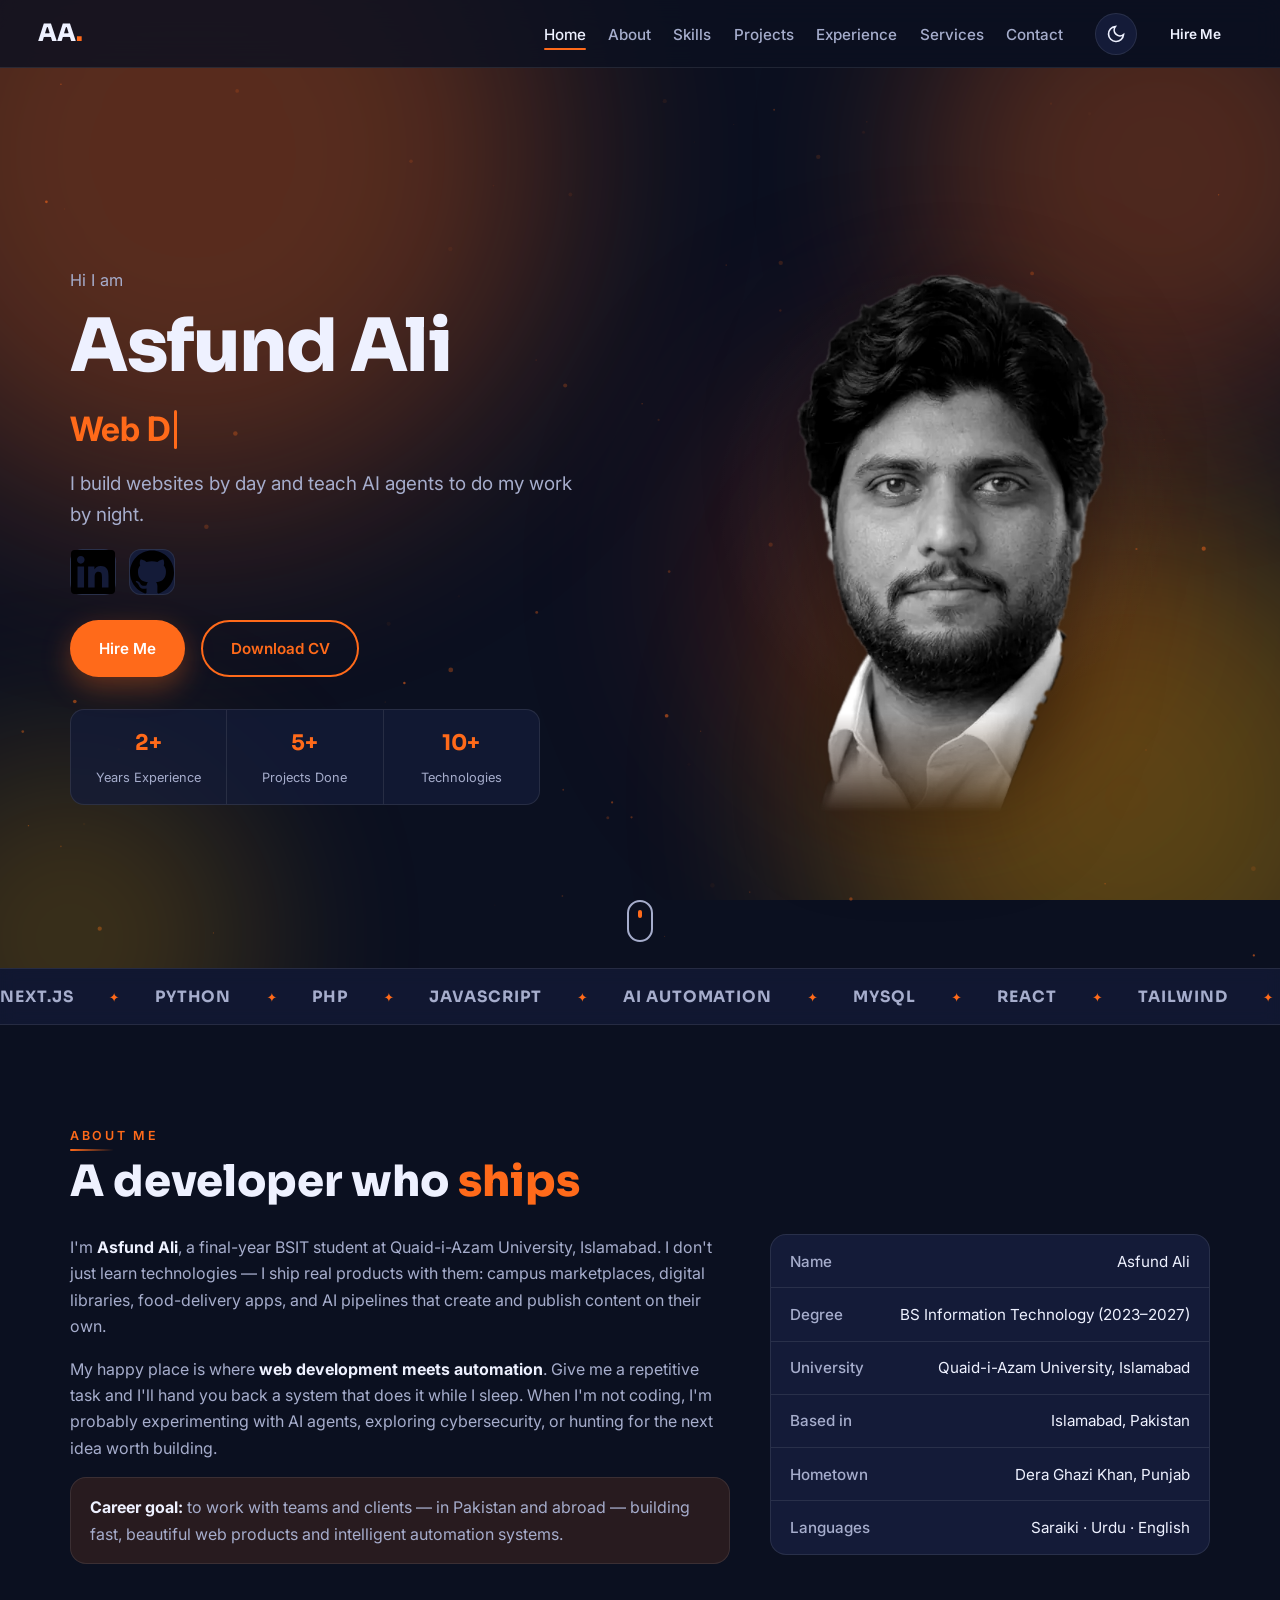
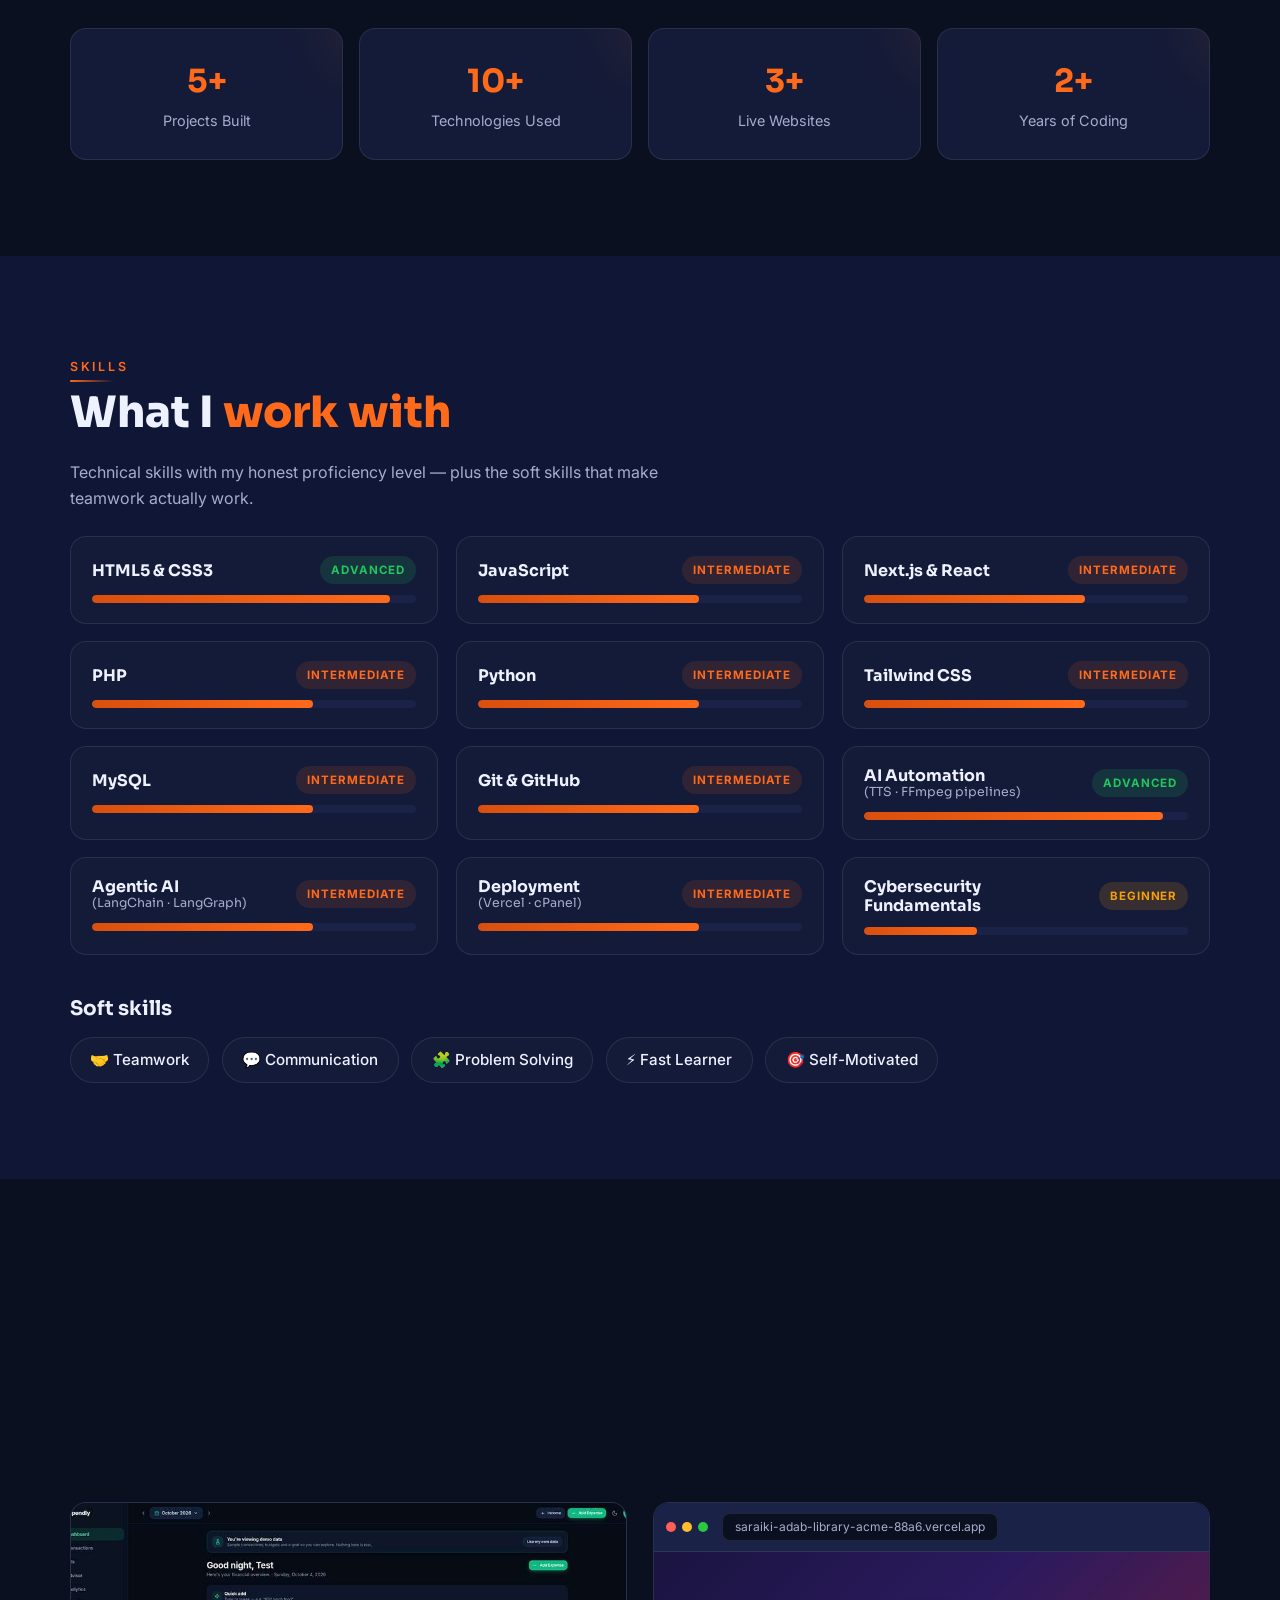
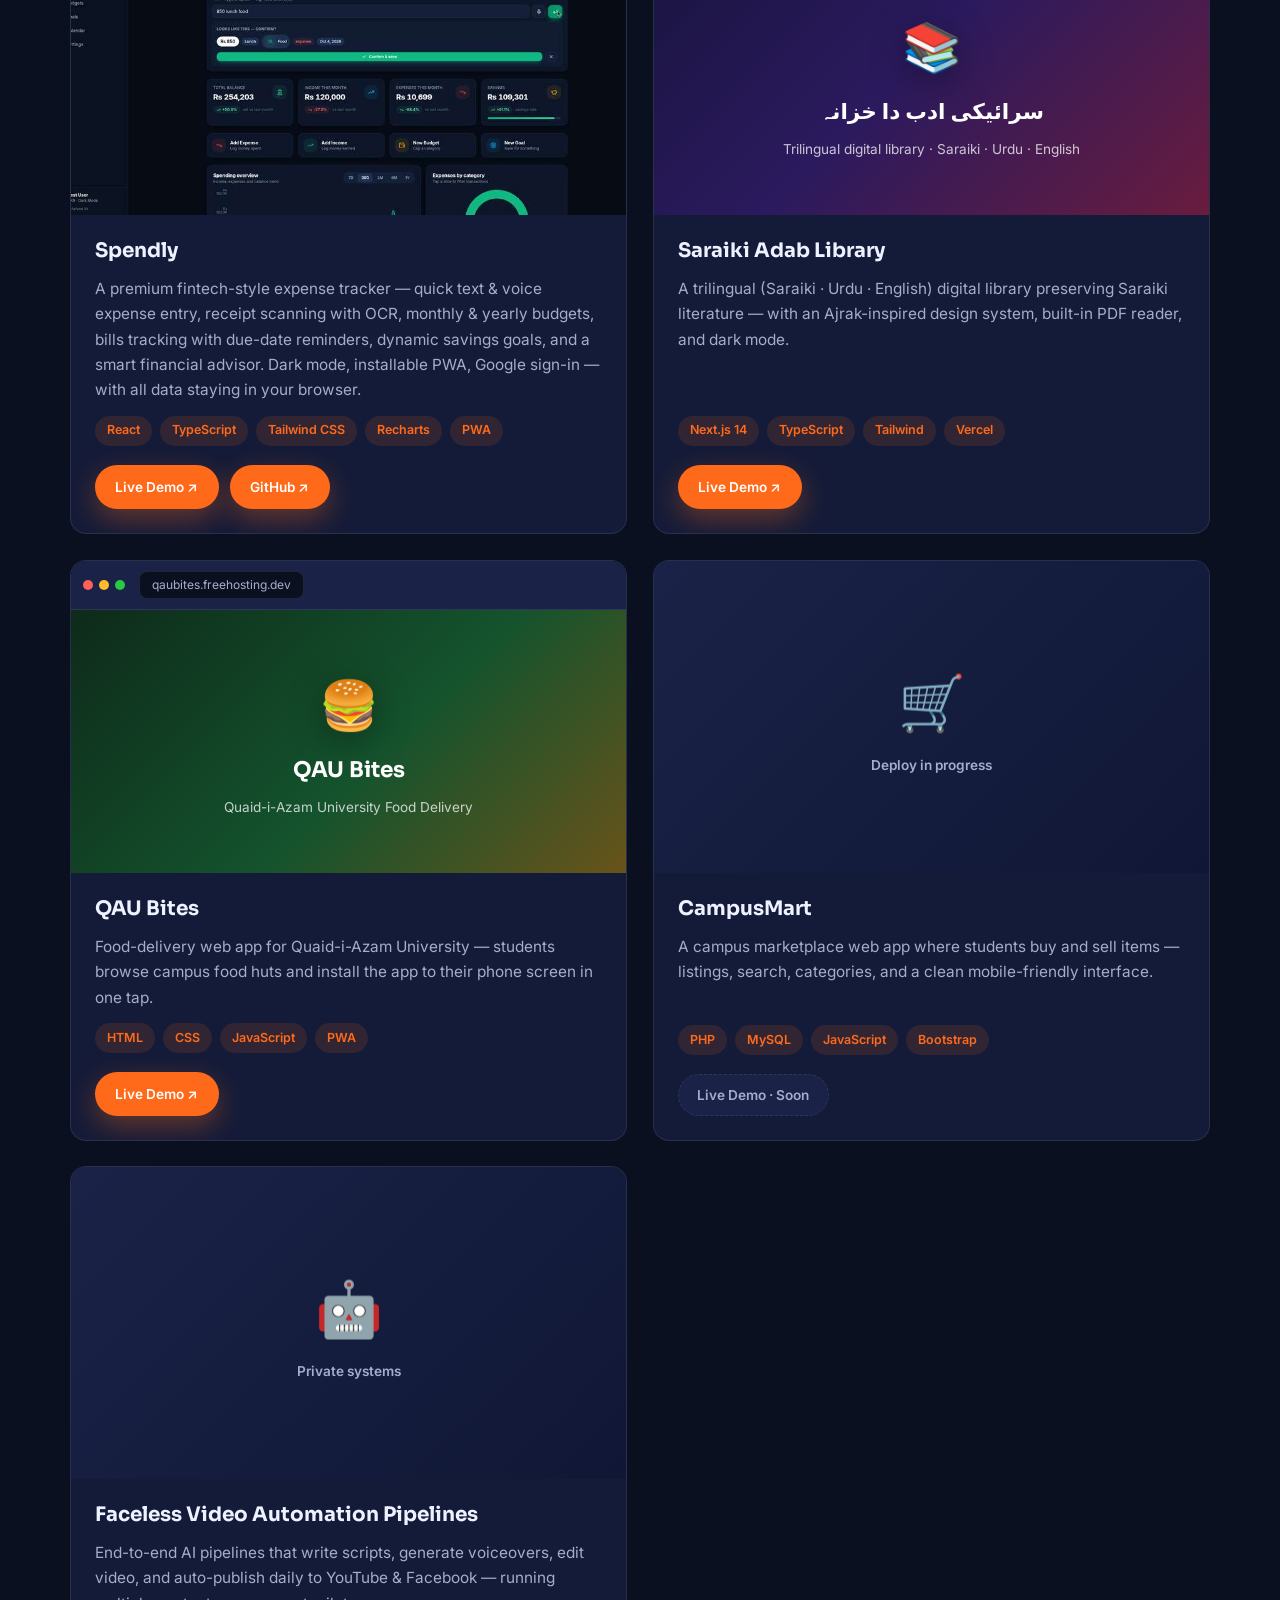
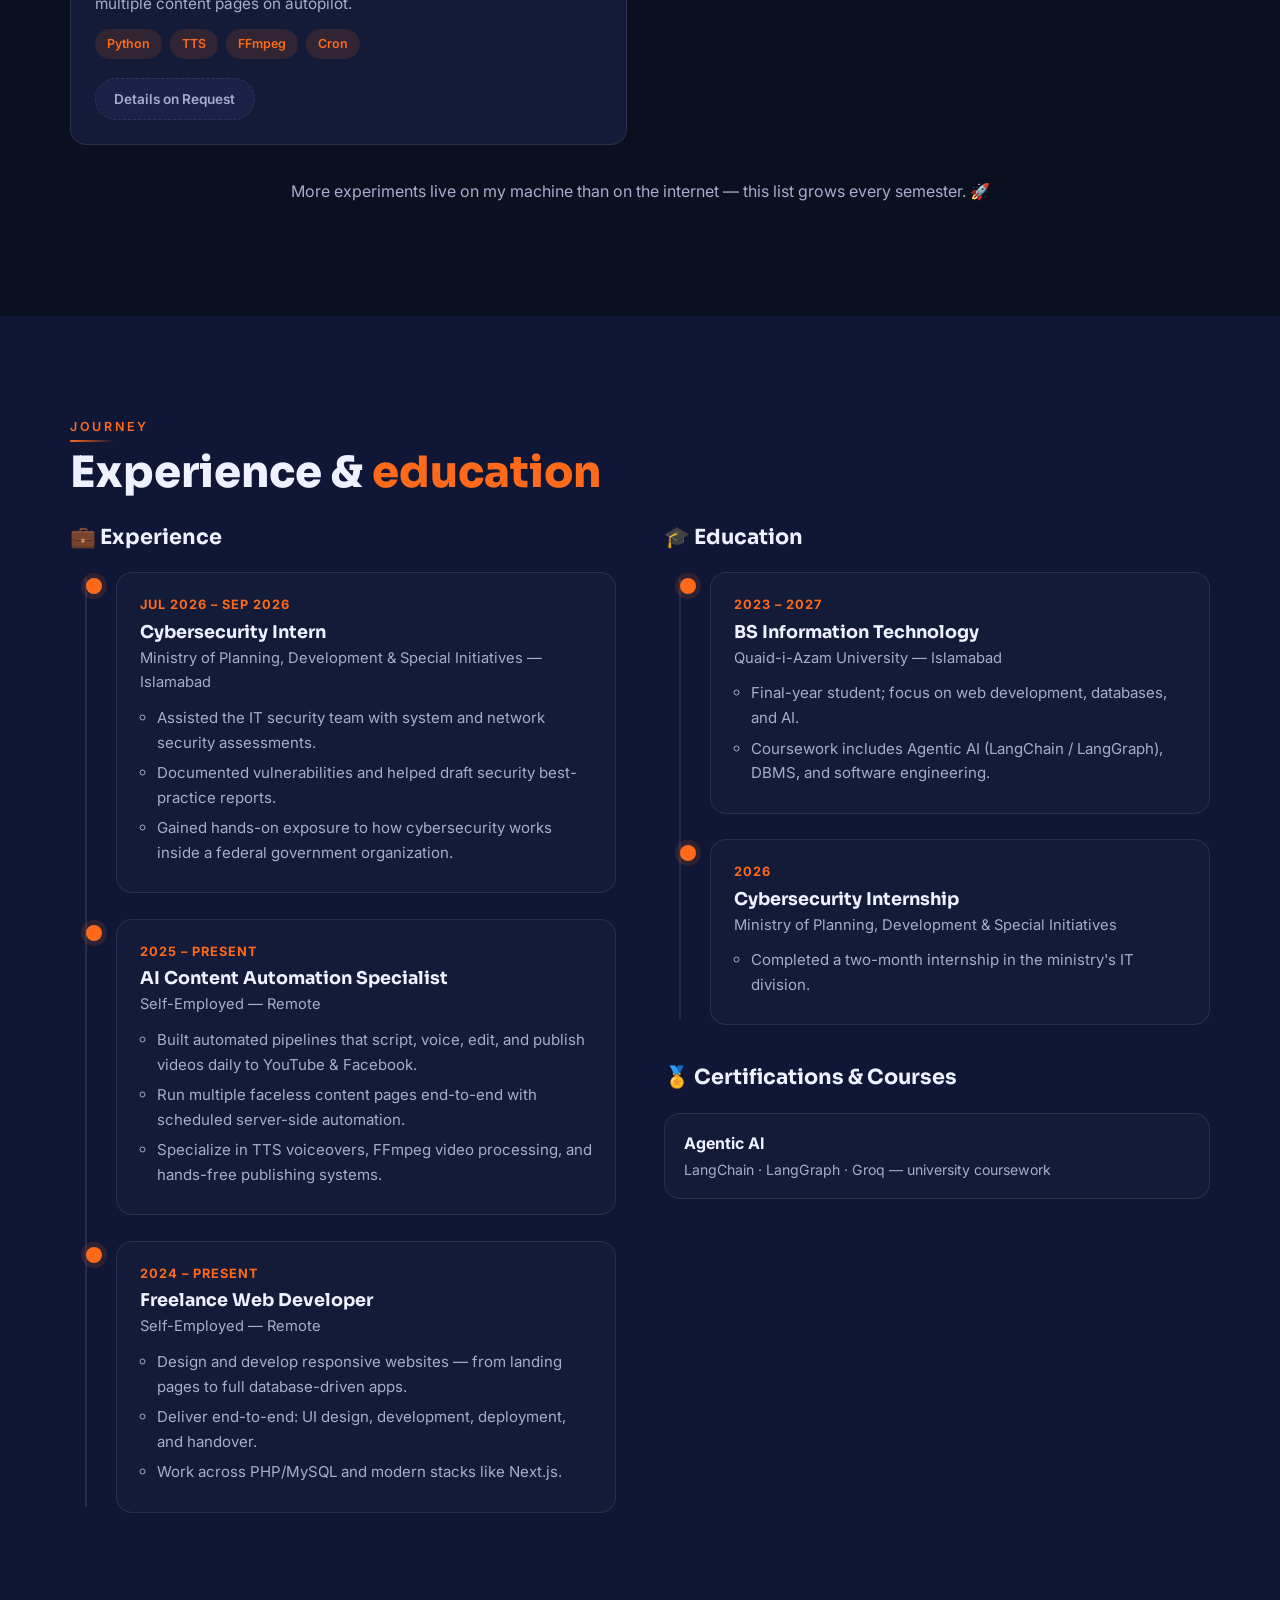
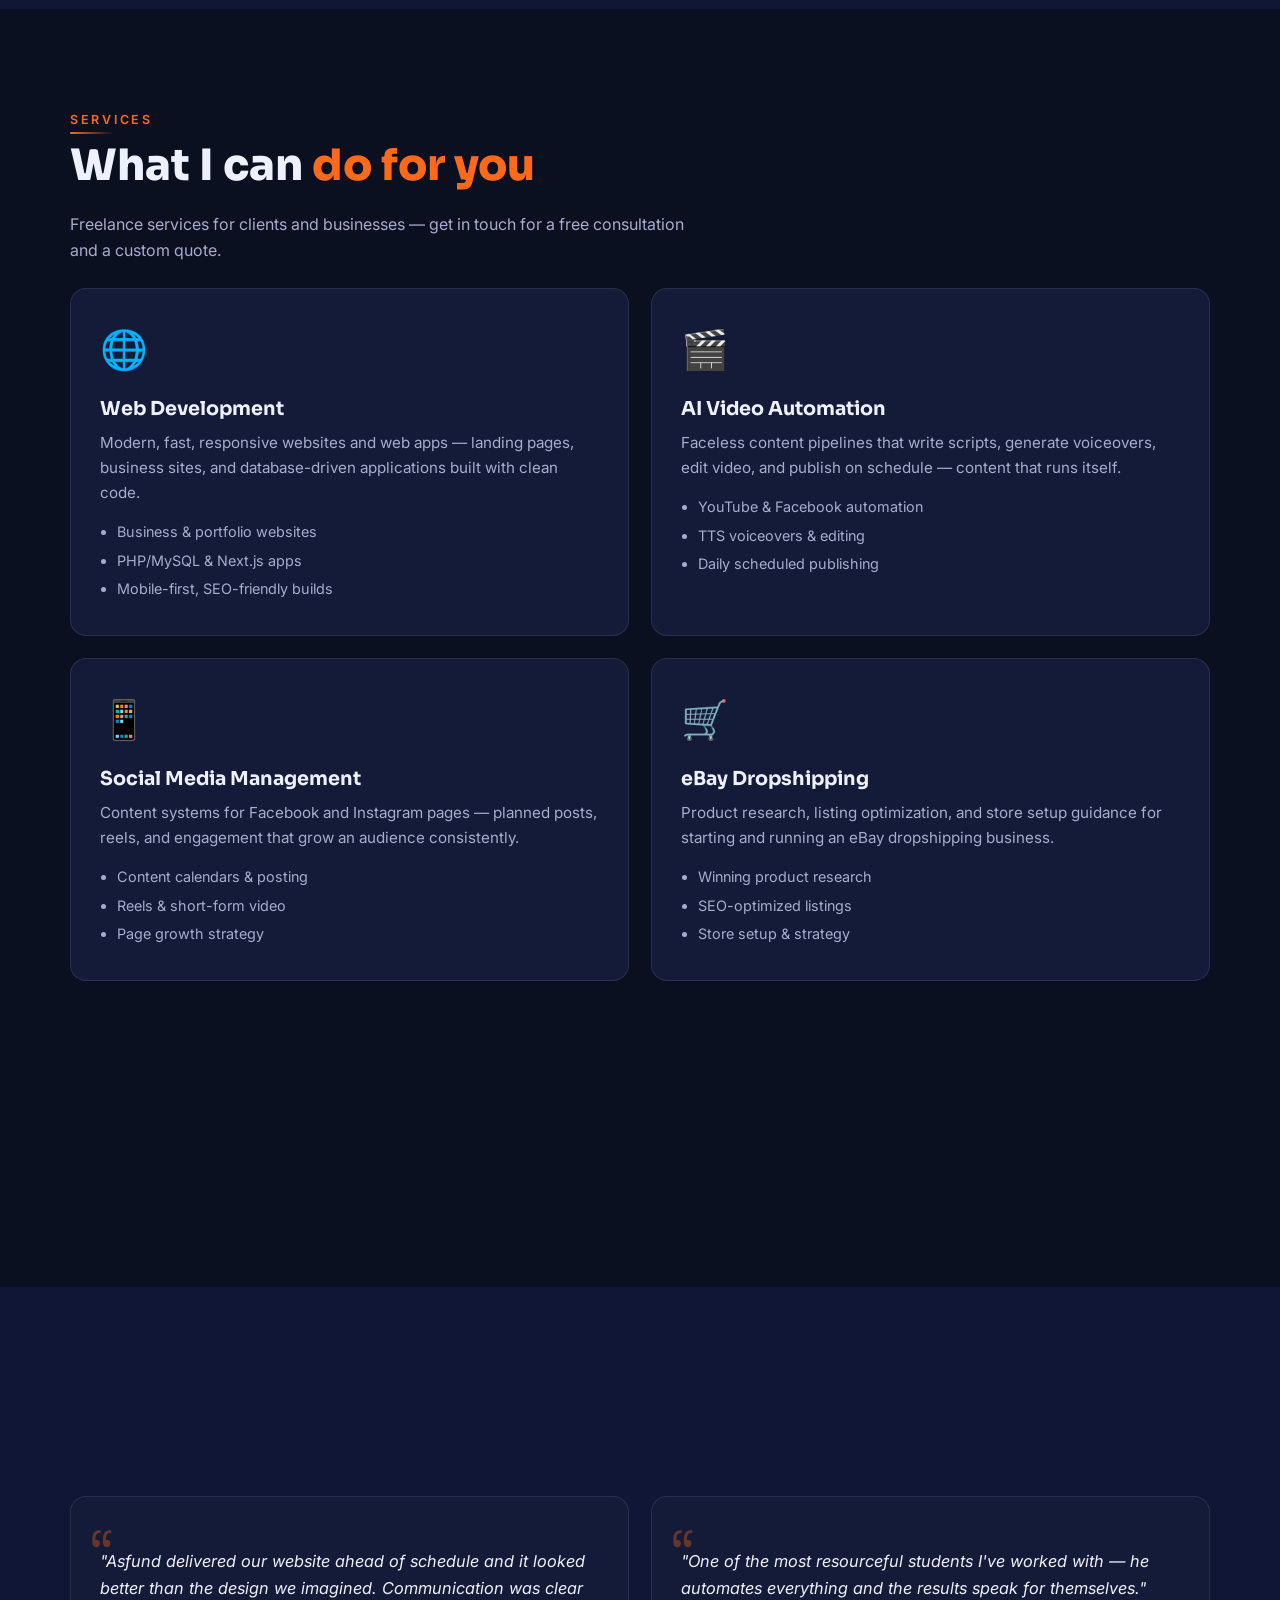
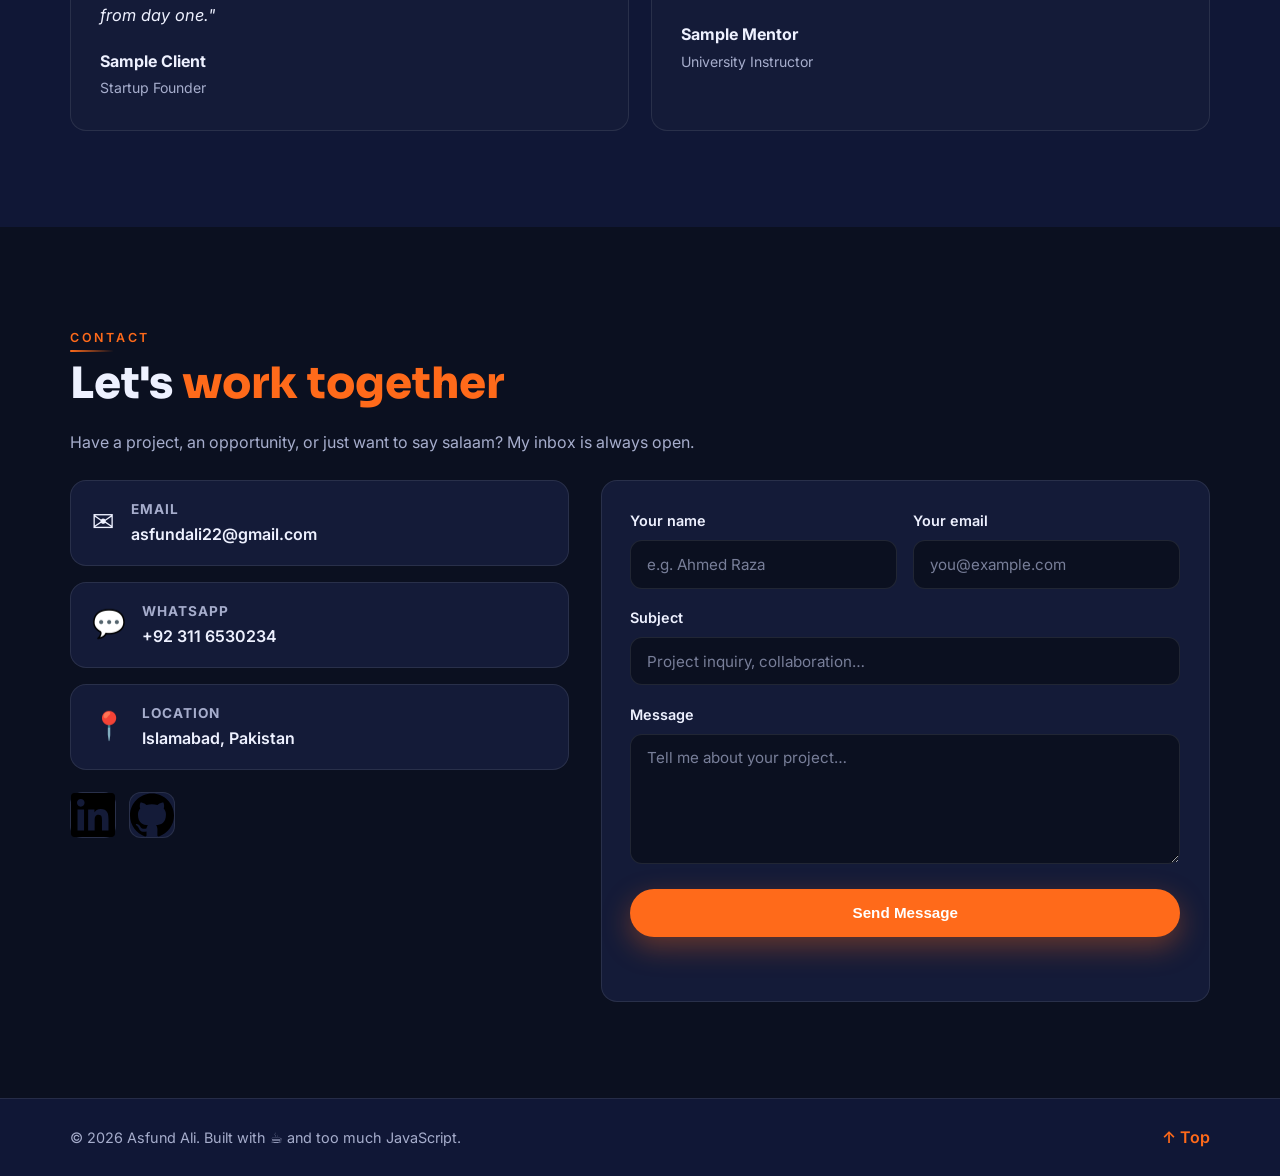
==== commit 1baa4df7: "Add Spendly expense-tracker project to portfolio" ====
--- a/index.html
+++ b/index.html
@@ -52,7 +52,8 @@
     "email": "mailto:asfundali22@gmail.com",
     "telephone": "+92 311 6530234",
     "sameAs": [
-      "https://linkedin.com/in/asfund-ali"
+      "https://linkedin.com/in/asfund-ali",
+      "https://github.com/asfi786"
     ],
     "knowsAbout": ["Web Development", "JavaScript", "PHP", "Python", "AI Automation", "Video Automation", "eBay Dropshipping", "Social Media Management"]
   }
@@ -120,6 +121,10 @@
           <p class="hero-title reveal"><span id="typewriter">Web Developer</span><span class="caret" aria-hidden="true"></span></p>
           <!-- EDIT: your tagline -->
           <p class="hero-tagline reveal">I build websites by day and teach AI agents to do my work by night.</p>
+          <div class="social-row reveal" aria-label="Social links">
+            <a href="https://linkedin.com/in/asfund-ali" target="_blank" rel="noopener" aria-label="Asfund Ali on LinkedIn"><svg viewBox="0 0 24 24" aria-hidden="true"><path d="M20.447 20.452h-3.554v-5.569c0-1.328-.027-3.037-1.852-3.037-1.853 0-2.136 1.445-2.136 2.939v5.667H9.351V9h3.414v1.561h.046c.477-.9 1.637-1.85 3.37-1.85 3.601 0 4.267 2.37 4.267 5.455v6.286zM5.337 7.433c-1.144 0-2.063-.926-2.063-2.065 0-1.138.92-2.063 2.063-2.063 1.14 0 2.064.925 2.064 2.063 0 1.139-.925 2.065-2.064 2.065zm1.782 13.019H3.555V9h3.564v11.452zM22.225 0H1.771C.792 0 0 .774 0 1.729v20.542C0 23.227.792 24 1.771 24h20.451C23.2 24 24 23.227 24 22.271V1.729C24 .774 23.2 0 22.222 0h.003z"/></svg></a>
+            <a href="https://github.com/asfi786" target="_blank" rel="noopener" aria-label="Asfund Ali on GitHub"><svg viewBox="0 0 24 24" aria-hidden="true"><path d="M12 .297c-6.63 0-12 5.373-12 12 0 5.303 3.438 9.8 8.205 11.385.6.113.82-.258.82-.577 0-.285-.01-1.04-.015-2.04-3.338.724-4.042-1.61-4.042-1.61C4.422 18.07 3.633 17.7 3.633 17.7c-1.087-.744.084-.729.084-.729 1.205.084 1.838 1.236 1.838 1.236 1.07 1.835 2.809 1.305 3.495.998.108-.776.417-1.305.76-1.605-2.665-.3-5.466-1.332-5.466-5.93 0-1.31.465-2.38 1.235-3.22-.135-.303-.54-1.523.105-3.176 0 0 1.005-.322 3.3 1.23.96-.267 1.98-.399 3-.405 1.02.006 2.04.138 3 .405 2.28-1.552 3.285-1.23 3.285-1.23.645 1.653.24 2.873.12 3.176.765.84 1.23 1.91 1.23 3.22 0 4.61-2.805 5.625-5.475 5.92.42.36.81 1.096.81 2.22 0 1.606-.015 2.896-.015 3.286 0 .315.21.69.825.57C20.565 22.092 24 17.592 24 12.297c0-6.627-5.373-12-12-12"/></svg></a>
+          </div>
           <div class="hero-cta reveal">
             <a href="#contact" class="btn btn-primary" data-scroll>Hire Me</a>
             <a href="assets/cv/Asfund-Ali-CV-2026.pdf" class="btn btn-outline" download>Download CV</a>
@@ -231,6 +236,21 @@
         <div class="projects-grid" id="projectsGrid">
           <!-- EDIT: each <article> is one project. Copy the block to add more.
                data-category: "web" or "ai". Change image src, title, text, tags and links. -->
+
+          <article class="project-card reveal" data-category="web">
+            <div class="project-media">
+              <img src="[data-uri]" alt="Spendly expense tracker dashboard with quick-add and financial overview" loading="lazy">
+            </div>
+            <div class="project-body">
+              <h3>Spendly</h3>
+              <p>A premium fintech-style expense tracker — quick text &amp; voice expense entry, receipt scanning with OCR, monthly &amp; yearly budgets, bills tracking with due-date reminders, dynamic savings goals, and a smart financial advisor. Dark mode, installable PWA, Google sign-in — with all data staying in your browser.</p>
+              <ul class="tags" aria-label="Technologies used"><li>React</li><li>TypeScript</li><li>Tailwind CSS</li><li>Recharts</li><li>PWA</li></ul>
+              <div class="project-links">
+                <a href="https://spendly-acme-88a6.vercel.app/" target="_blank" rel="noopener" class="btn btn-small btn-primary">Live Demo ↗</a>
+                <a href="https://github.com/asfi786/spendly" target="_blank" rel="noopener" class="btn btn-small btn-primary">GitHub ↗</a>
+              </div>
+            </div>
+          </article>
 
           <article class="project-card reveal" data-category="web">
             <div class="project-media">
@@ -486,15 +506,11 @@
               <span class="contact-icon" aria-hidden="true">📍</span>
               <span><strong>Location</strong><em>Islamabad, Pakistan</em></span>
             </div>
-            <!-- EDIT: add your social links (uncomment & fill in) -->
-            <!--
+            <!-- Social links -->
             <div class="social-row" aria-label="Social links">
-              <a href="https://www.linkedin.com/in/YOUR-LINKEDIN" target="_blank" rel="noopener" aria-label="LinkedIn">in</a>
-              <a href="https://github.com/YOUR-GITHUB" target="_blank" rel="noopener" aria-label="GitHub">gh</a>
-              <a href="https://instagram.com/YOUR-INSTAGRAM" target="_blank" rel="noopener" aria-label="Instagram">ig</a>
-              <a href="https://x.com/YOUR-X" target="_blank" rel="noopener" aria-label="X (Twitter)">x</a>
-            </div>
-            -->
+              <a href="https://linkedin.com/in/asfund-ali" target="_blank" rel="noopener" aria-label="Asfund Ali on LinkedIn"><svg viewBox="0 0 24 24" aria-hidden="true"><path d="M20.447 20.452h-3.554v-5.569c0-1.328-.027-3.037-1.852-3.037-1.853 0-2.136 1.445-2.136 2.939v5.667H9.351V9h3.414v1.561h.046c.477-.9 1.637-1.85 3.37-1.85 3.601 0 4.267 2.37 4.267 5.455v6.286zM5.337 7.433c-1.144 0-2.063-.926-2.063-2.065 0-1.138.92-2.063 2.063-2.063 1.14 0 2.064.925 2.064 2.063 0 1.139-.925 2.065-2.064 2.065zm1.782 13.019H3.555V9h3.564v11.452zM22.225 0H1.771C.792 0 0 .774 0 1.729v20.542C0 23.227.792 24 1.771 24h20.451C23.2 24 24 23.227 24 22.271V1.729C24 .774 23.2 0 22.222 0h.003z"/></svg></a>
+              <a href="https://github.com/asfi786" target="_blank" rel="noopener" aria-label="Asfund Ali on GitHub"><svg viewBox="0 0 24 24" aria-hidden="true"><path d="M12 .297c-6.63 0-12 5.373-12 12 0 5.303 3.438 9.8 8.205 11.385.6.113.82-.258.82-.577 0-.285-.01-1.04-.015-2.04-3.338.724-4.042-1.61-4.042-1.61C4.422 18.07 3.633 17.7 3.633 17.7c-1.087-.744.084-.729.084-.729 1.205.084 1.838 1.236 1.838 1.236 1.07 1.835 2.809 1.305 3.495.998.108-.776.417-1.305.76-1.605-2.665-.3-5.466-1.332-5.466-5.93 0-1.31.465-2.38 1.235-3.22-.135-.303-.54-1.523.105-3.176 0 0 1.005-.322 3.3 1.23.96-.267 1.98-.399 3-.405 1.02.006 2.04.138 3 .405 2.28-1.552 3.285-1.23 3.285-1.23.645 1.653.24 2.873.12 3.176.765.84 1.23 1.91 1.23 3.22 0 4.61-2.805 5.625-5.475 5.92.42.36.81 1.096.81 2.22 0 1.606-.015 2.896-.015 3.286 0 .315.21.69.825.57C20.565 22.092 24 17.592 24 12.297c0-6.627-5.373-12-12-12"/></svg></a>
+            </div>
           </div>
 
           <form class="contact-form reveal" id="contactForm" novalidate aria-label="Contact form">
